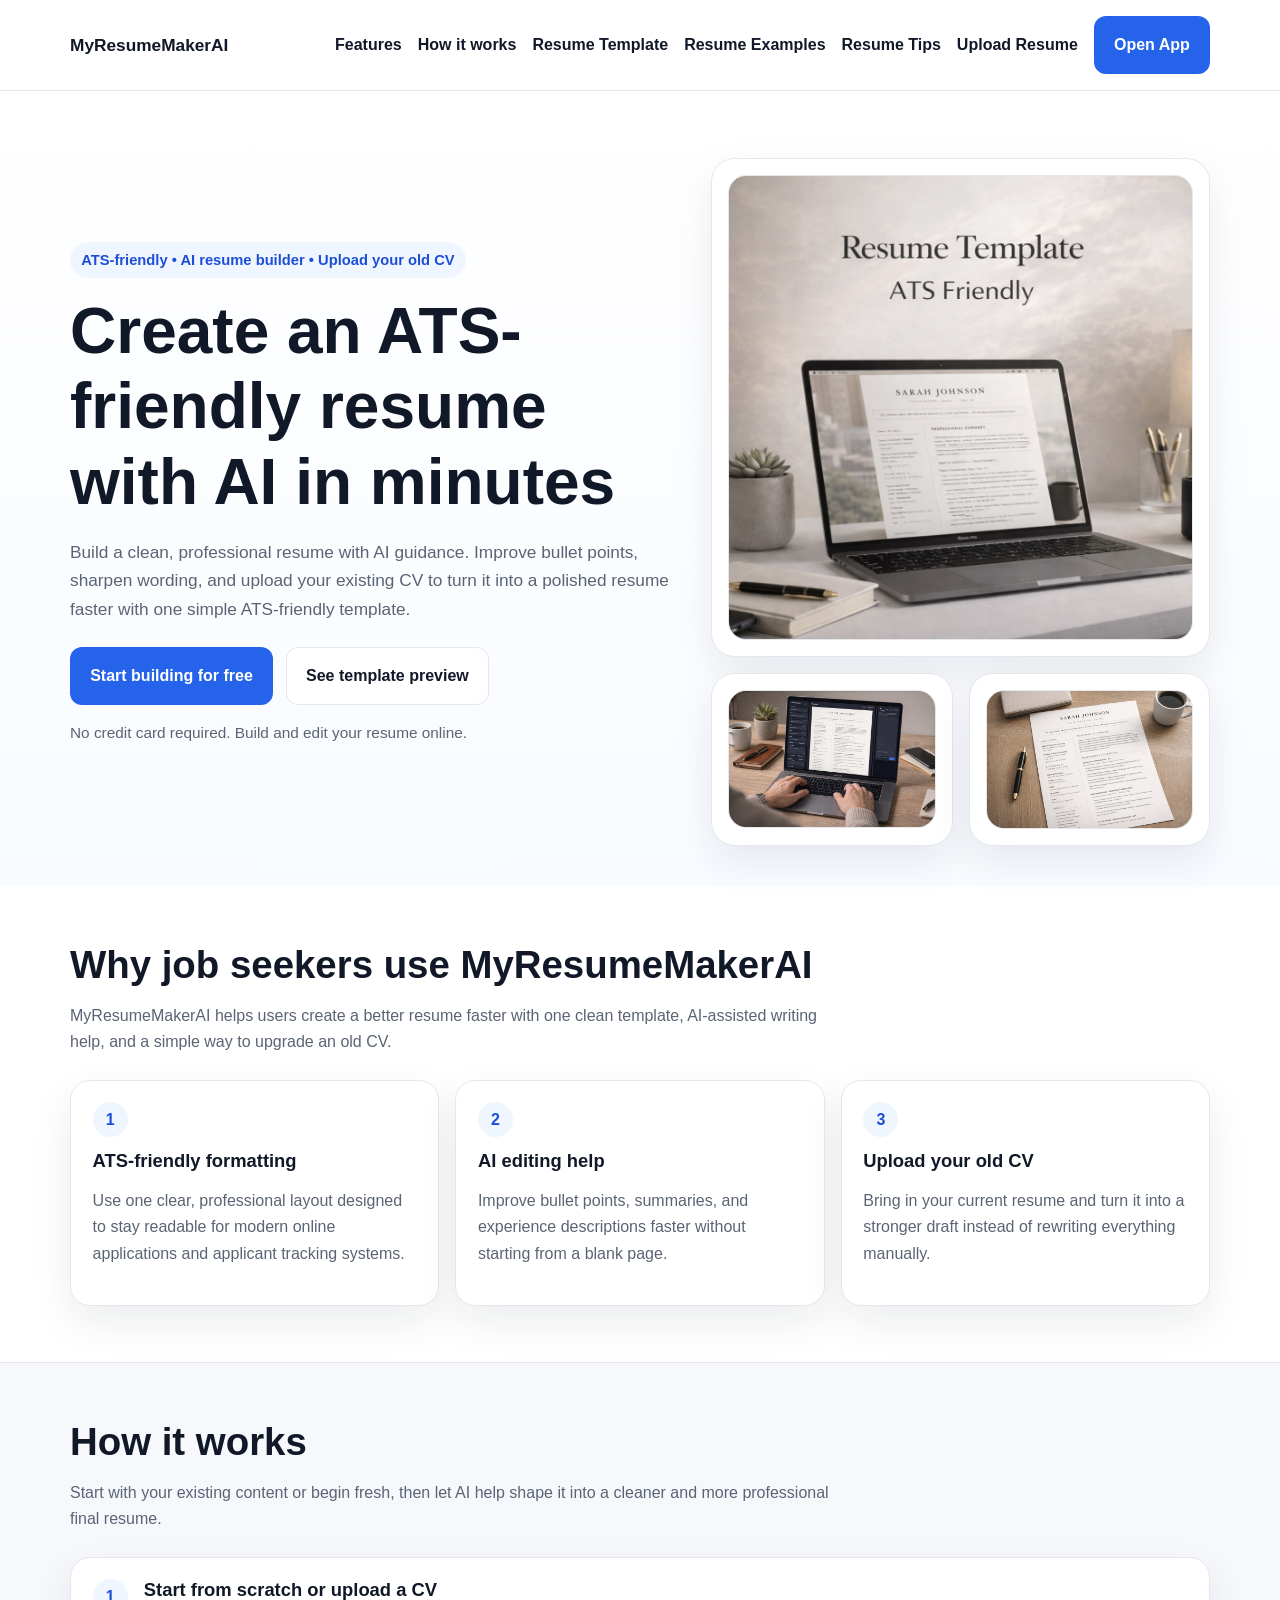
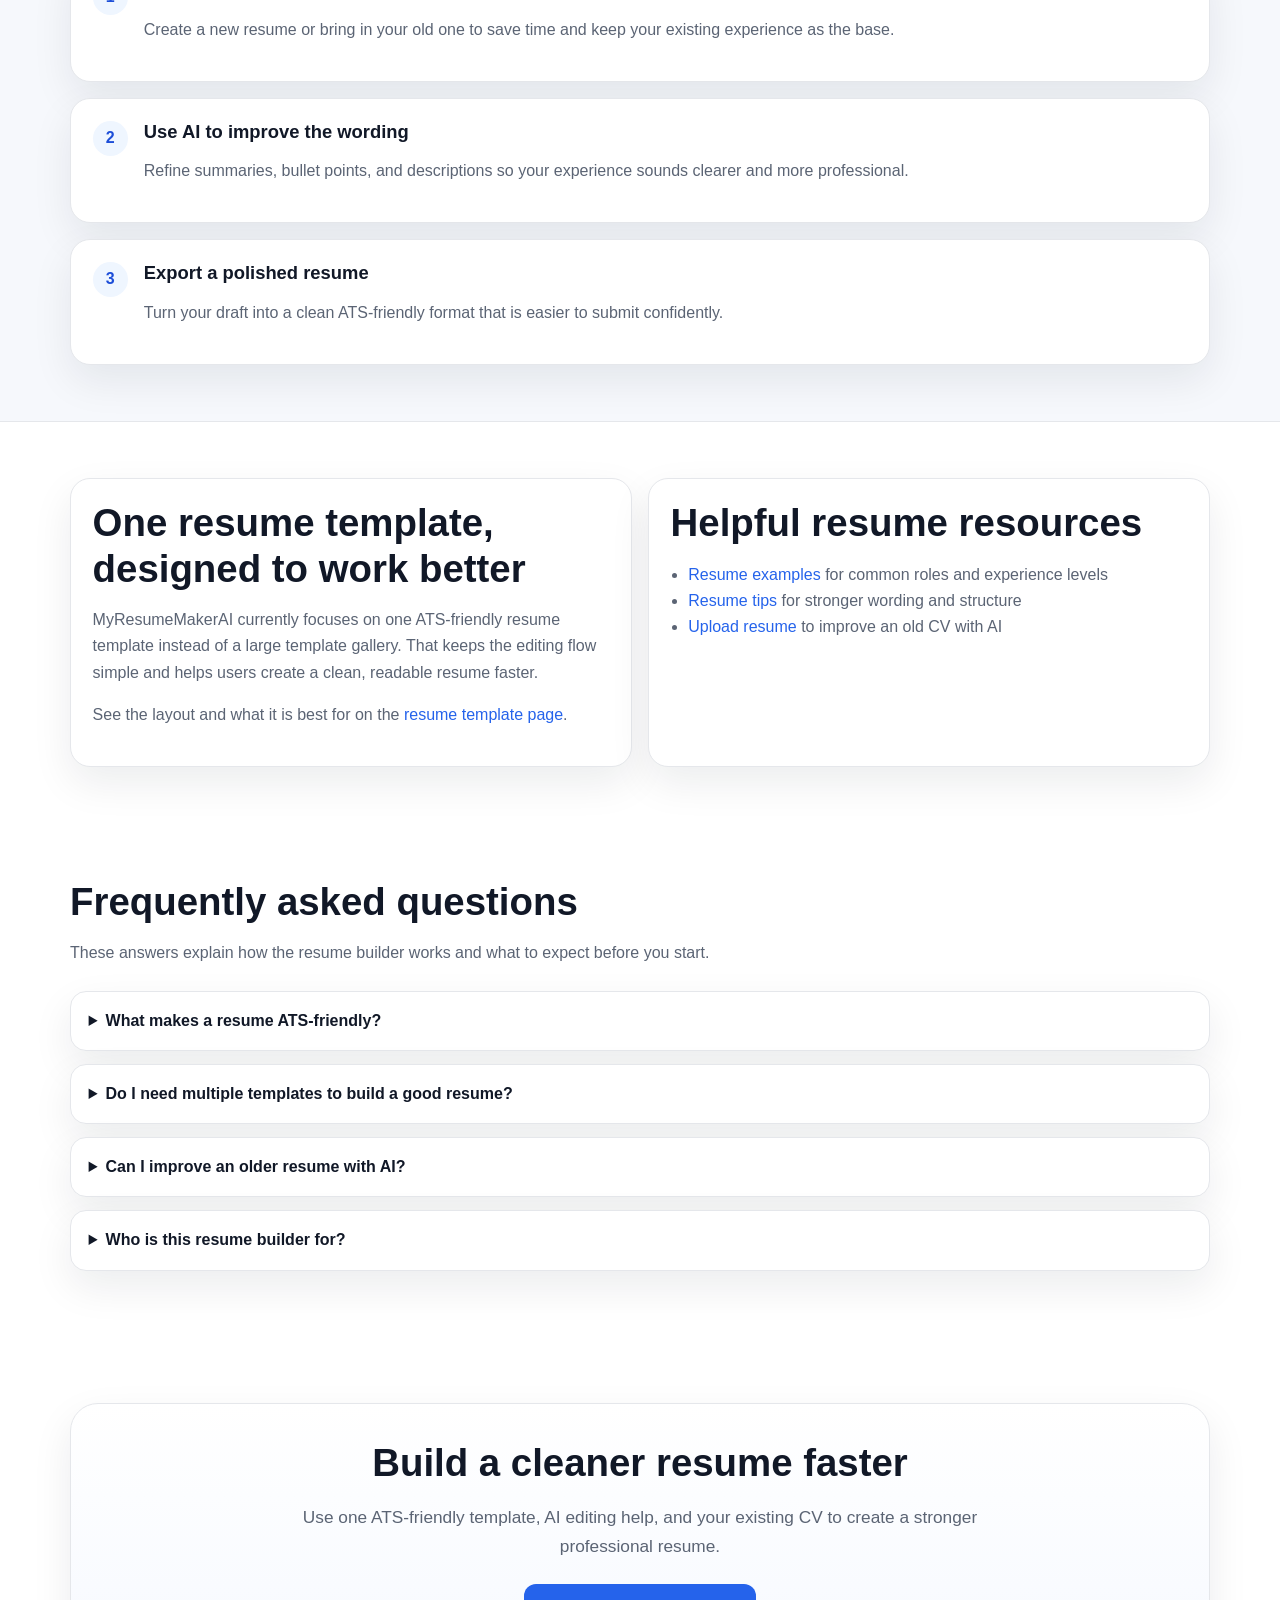
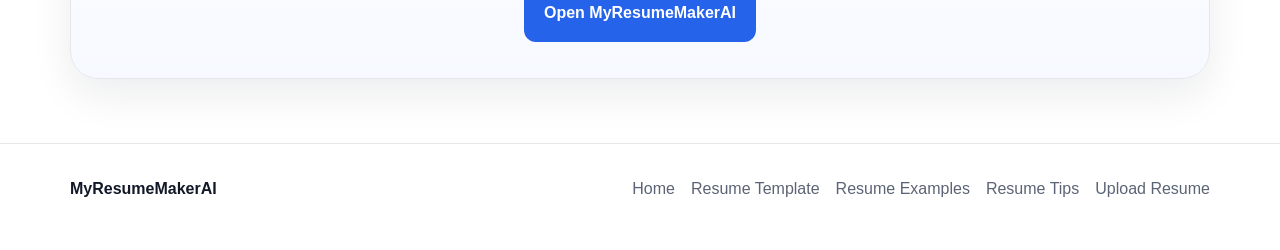
==== index.html @ 59ac8c5c "Update index.html" ====
<!DOCTYPE html>
<html lang="en">
<head>
  <meta charset="UTF-8" />
  <meta name="viewport" content="width=device-width, initial-scale=1.0" />
  <title>AI Resume Builder | ATS-Friendly Resume Maker | MyResumeMakerAI</title>
  <meta name="description" content="Create an ATS-friendly resume with AI. Upload your old CV, improve wording, and build a clean professional resume in minutes with MyResumeMakerAI." />
  <meta name="robots" content="index,follow" />
  <link rel="canonical" href="https://www.myresumemakerai.com/" />
  <meta property="og:title" content="AI Resume Builder | ATS-Friendly Resume Maker | MyResumeMakerAI" />
  <meta property="og:description" content="Create an ATS-friendly resume with AI. Upload your old CV, improve wording, and build a clean professional resume in minutes." />
  <meta property="og:type" content="website" />
  <meta property="og:url" content="https://www.myresumemakerai.com/" />
  <meta name="twitter:card" content="summary_large_image" />
  <style>
    :root {
      --bg: #ffffff;
      --bg-soft: #f6f8fc;
      --surface: #ffffff;
      --text: #111827;
      --muted: #5b6474;
      --line: #e5e7eb;
      --primary: #2563eb;
      --primary-dark: #1d4ed8;
      --max: 1140px;
      --shadow: 0 16px 40px rgba(15, 23, 42, 0.08);
      --radius: 20px;
    }

    * { box-sizing: border-box; }
    html { scroll-behavior: smooth; }
    body {
      margin: 0;
      font-family: Inter, Arial, Helvetica, sans-serif;
      color: var(--text);
      background: var(--bg);
      line-height: 1.65;
    }
    img { max-width: 100%; display: block; }
    a { color: var(--primary); text-decoration: none; }
    a:hover { text-decoration: underline; }
    .container { width: min(var(--max), calc(100% - 2rem)); margin: 0 auto; }

    header {
      position: sticky;
      top: 0;
      z-index: 30;
      background: rgba(255,255,255,0.92);
      backdrop-filter: blur(12px);
      border-bottom: 1px solid var(--line);
    }
    .nav {
      display: flex;
      justify-content: space-between;
      align-items: center;
      gap: 1rem;
      padding: 1rem 0;
    }
    .brand {
      font-size: 1.08rem;
      font-weight: 800;
      color: var(--text);
    }
    .nav-links {
      display: flex;
      align-items: center;
      gap: 1rem;
      flex-wrap: wrap;
    }
    .nav-links a { color: var(--text); font-weight: 600; }

    .btn {
      display: inline-block;
      border-radius: 12px;
      padding: 0.92rem 1.2rem;
      font-weight: 700;
      border: 1px solid transparent;
      transition: 0.18s ease;
    }
    .btn:hover { transform: translateY(-1px); text-decoration: none; }
    .btn-primary {
      background: var(--primary);
      color: #fff !important;
    }
    .btn-primary:hover { background: var(--primary-dark); }
    .btn-secondary {
      background: #fff;
      color: var(--text) !important;
      border-color: var(--line);
    }

    .hero {
      padding: 4.2rem 0 2.5rem;
      background: linear-gradient(180deg, #ffffff 0%, #f8fbff 100%);
    }
    .hero-grid {
      display: grid;
      grid-template-columns: 1.1fr 0.9fr;
      gap: 2rem;
      align-items: center;
    }
    .eyebrow {
      display: inline-block;
      margin-bottom: 1rem;
      padding: 0.35rem 0.7rem;
      border-radius: 999px;
      background: #eff6ff;
      color: var(--primary-dark);
      font-weight: 700;
      font-size: 0.92rem;
    }
    h1, h2, h3 { line-height: 1.18; color: var(--text); margin-top: 0; }
    h1 { font-size: clamp(2.4rem, 5vw, 4rem); margin-bottom: 1rem; }
    h2 { font-size: clamp(1.8rem, 3vw, 2.5rem); margin-bottom: 1rem; }
    h3 { font-size: 1.15rem; margin-bottom: 0.4rem; }
    .lead {
      color: var(--muted);
      font-size: 1.08rem;
      max-width: 700px;
      margin-bottom: 1.5rem;
    }
    .hero-actions {
      display: flex;
      flex-wrap: wrap;
      gap: 0.8rem;
      margin-bottom: 0.85rem;
    }
    .subnote { color: var(--muted); font-size: 0.96rem; }

    .panel {
      background: #fff;
      border: 1px solid var(--line);
      border-radius: 24px;
      box-shadow: var(--shadow);
      padding: 1rem;
    }
    .hero-visual {
      display: grid;
      gap: 1rem;
    }
    .hero-visual img {
      border-radius: 18px;
      border: 1px solid var(--line);
      background: #fff;
    }

    .section { padding: 3.5rem 0; }
    .section.alt { background: var(--bg-soft); border-top: 1px solid var(--line); border-bottom: 1px solid var(--line); }
    .section-head { max-width: 760px; margin-bottom: 1.5rem; }
    .section-head p { color: var(--muted); }

    .grid-3, .grid-2 {
      display: grid;
      gap: 1rem;
    }
    .grid-3 { grid-template-columns: repeat(3, minmax(0, 1fr)); }
    .grid-2 { grid-template-columns: repeat(2, minmax(0, 1fr)); }
    .card {
      background: #fff;
      border: 1px solid var(--line);
      border-radius: var(--radius);
      padding: 1.35rem;
      box-shadow: var(--shadow);
    }
    .card p, .card li, .section p, .section li { color: var(--muted); }

    .feature-number, .step-number {
      width: 2.2rem;
      height: 2.2rem;
      border-radius: 999px;
      display: inline-grid;
      place-items: center;
      background: #eff6ff;
      color: var(--primary-dark);
      font-weight: 800;
      margin-bottom: 0.8rem;
    }

    .steps {
      display: grid;
      gap: 1rem;
    }
    .step {
      display: grid;
      grid-template-columns: auto 1fr;
      gap: 1rem;
      align-items: start;
      background: #fff;
      border: 1px solid var(--line);
      border-radius: var(--radius);
      padding: 1.35rem;
      box-shadow: var(--shadow);
    }

    .resource-list {
      margin: 0;
      padding-left: 1.1rem;
    }

    .faq details {
      background: #fff;
      border: 1px solid var(--line);
      border-radius: 16px;
      padding: 1rem 1.1rem;
      margin-bottom: 0.8rem;
      box-shadow: var(--shadow);
    }
    .faq summary {
      cursor: pointer;
      font-weight: 700;
      color: var(--text);
    }
    .faq p { margin-bottom: 0; color: var(--muted); }

    .cta {
      text-align: center;
      padding: 4rem 0;
    }
    .cta-box {
      background: linear-gradient(180deg, #ffffff 0%, #f6f9ff 100%);
      border: 1px solid var(--line);
      border-radius: 28px;
      padding: 2.25rem 1.25rem;
      box-shadow: var(--shadow);
    }

    footer {
      border-top: 1px solid var(--line);
      background: #fff;
      padding: 2rem 0 3rem;
    }
    .footer-top {
      display: flex;
      justify-content: space-between;
      gap: 1rem;
      flex-wrap: wrap;
      align-items: center;
    }
    .footer-links {
      display: flex;
      flex-wrap: wrap;
      gap: 1rem;
    }
    .footer-links a { color: var(--muted); }

    @media (max-width: 920px) {
      .hero-grid, .grid-3, .grid-2 {
        grid-template-columns: 1fr;
      }
      .nav { align-items: flex-start; flex-direction: column; }
      .hero { padding-top: 3rem; }
    }
  </style>
  <script type="application/ld+json">
  {
    "@context":"https://schema.org",
    "@type":"SoftwareApplication",
    "name":"MyResumeMakerAI",
    "applicationCategory":"BusinessApplication",
    "operatingSystem":"Web",
    "url":"https://www.myresumemakerai.com/",
    "description":"AI resume builder for creating an ATS-friendly resume, improving wording, and turning an old CV into a cleaner professional resume.",
    "offers":{"@type":"Offer","price":"0","priceCurrency":"USD"}
  }
  </script>
  <script type="application/ld+json">
  {
    "@context":"https://schema.org",
    "@type":"FAQPage",
    "mainEntity":[
      {"@type":"Question","name":"What is MyResumeMakerAI?","acceptedAnswer":{"@type":"Answer","text":"MyResumeMakerAI is an AI resume builder that helps users create a clean ATS-friendly resume, improve bullet points, and upload an old CV to turn it into a stronger resume."}},
      {"@type":"Question","name":"Does MyResumeMakerAI have multiple templates?","acceptedAnswer":{"@type":"Answer","text":"At the moment MyResumeMakerAI focuses on one clean ATS-friendly resume template designed for readability, consistency, and modern online job applications."}},
      {"@type":"Question","name":"Can I upload my old CV?","acceptedAnswer":{"@type":"Answer","text":"Yes. You can upload an existing CV or resume and use AI guidance to rewrite content, improve structure, and create a cleaner final resume faster."}},
      {"@type":"Question","name":"Is the resume builder free to use?","acceptedAnswer":{"@type":"Answer","text":"MyResumeMakerAI offers a free way to start building and editing your resume online."}}
    ]
  }
  </script>
</head>
<body>
  <header>
    <div class="container nav">
      <a class="brand" href="index.html">MyResumeMakerAI</a>
      <nav class="nav-links" aria-label="Main navigation">
        <a href="#features">Features</a>
        <a href="#how-it-works">How it works</a>
        <a href="resume-templates.html">Resume Template</a>
        <a href="resume-examples.html">Resume Examples</a>
        <a href="resume-tips.html">Resume Tips</a>
        <a href="upload-resume.html">Upload Resume</a>
        <a class="btn btn-primary" href="https://app.myresumemakerai.com/">Open App</a>
      </nav>
    </div>
  </header>

  <main>
    <section class="hero">
      <div class="container hero-grid">
        <div>
          <div class="eyebrow">ATS-friendly • AI resume builder • Upload your old CV</div>
          <h1>Create an ATS-friendly resume with AI in minutes</h1>
          <p class="lead">
            Build a clean, professional resume with AI guidance. Improve bullet points,
            sharpen wording, and upload your existing CV to turn it into a polished
            resume faster with one simple ATS-friendly template.
          </p>
          <div class="hero-actions">
            <a class="btn btn-primary" href="https://app.myresumemakerai.com/">Start building for free</a>
            <a class="btn btn-secondary" href="resume-templates.html">See template preview</a>
          </div>
          <p class="subnote">No credit card required. Build and edit your resume online.</p>
        </div>
        <div class="hero-visual">
          <div class="panel">
            <img src="ATS_friendly.png" alt="ATS-friendly resume template preview from MyResumeMakerAI" />
          </div>
          <div class="grid-2">
            <div class="panel">
              <img src="CV_editor.png" alt="AI resume editor interface" />
            </div>
            <div class="panel">
              <img src="CV_table.png" alt="Resume content table and structure editor" />
            </div>
          </div>
        </div>
      </div>
    </section>

    <section class="section" id="features">
      <div class="container">
        <div class="section-head">
          <h2>Why job seekers use MyResumeMakerAI</h2>
          <p>
            MyResumeMakerAI helps users create a better resume faster with one clean
            template, AI-assisted writing help, and a simple way to upgrade an old CV.
          </p>
        </div>
        <div class="grid-3">
          <article class="card">
            <div class="feature-number">1</div>
            <h3>ATS-friendly formatting</h3>
            <p>
              Use one clear, professional layout designed to stay readable for modern
              online applications and applicant tracking systems.
            </p>
          </article>
          <article class="card">
            <div class="feature-number">2</div>
            <h3>AI editing help</h3>
            <p>
              Improve bullet points, summaries, and experience descriptions faster
              without starting from a blank page.
            </p>
          </article>
          <article class="card">
            <div class="feature-number">3</div>
            <h3>Upload your old CV</h3>
            <p>
              Bring in your current resume and turn it into a stronger draft instead
              of rewriting everything manually.
            </p>
          </article>
        </div>
      </div>
    </section>

    <section class="section alt" id="how-it-works">
      <div class="container">
        <div class="section-head">
          <h2>How it works</h2>
          <p>
            Start with your existing content or begin fresh, then let AI help shape it
            into a cleaner and more professional final resume.
          </p>
        </div>
        <div class="steps">
          <article class="step">
            <div class="step-number">1</div>
            <div>
              <h3>Start from scratch or upload a CV</h3>
              <p>Create a new resume or bring in your old one to save time and keep your existing experience as the base.</p>
            </div>
          </article>
          <article class="step">
            <div class="step-number">2</div>
            <div>
              <h3>Use AI to improve the wording</h3>
              <p>Refine summaries, bullet points, and descriptions so your experience sounds clearer and more professional.</p>
            </div>
          </article>
          <article class="step">
            <div class="step-number">3</div>
            <div>
              <h3>Export a polished resume</h3>
              <p>Turn your draft into a clean ATS-friendly format that is easier to submit confidently.</p>
            </div>
          </article>
        </div>
      </div>
    </section>

    <section class="section">
      <div class="container grid-2">
        <article class="card">
          <h2>One resume template, designed to work better</h2>
          <p>
            MyResumeMakerAI currently focuses on one ATS-friendly resume template
            instead of a large template gallery. That keeps the editing flow simple
            and helps users create a clean, readable resume faster.
          </p>
          <p>
            See the layout and what it is best for on the
            <a href="resume-templates.html">resume template page</a>.
          </p>
        </article>
        <article class="card">
          <h2>Helpful resume resources</h2>
          <ul class="resource-list">
            <li><a href="resume-examples.html">Resume examples</a> for common roles and experience levels</li>
            <li><a href="resume-tips.html">Resume tips</a> for stronger wording and structure</li>
            <li><a href="upload-resume.html">Upload resume</a> to improve an old CV with AI</li>
          </ul>
        </article>
      </div>
    </section>

    <section class="section faq" id="faq">
      <div class="container">
        <div class="section-head">
          <h2>Frequently asked questions</h2>
          <p>These answers explain how the resume builder works and what to expect before you start.</p>
        </div>

        <details>
          <summary>What makes a resume ATS-friendly?</summary>
          <p>An ATS-friendly resume uses a clean structure, readable headings, standard sections, and simple formatting that applicant tracking systems can parse more reliably.</p>
        </details>

        <details>
          <summary>Do I need multiple templates to build a good resume?</summary>
          <p>No. Many job seekers are better served by one strong, clean template than by many decorative layouts. MyResumeMakerAI currently focuses on one practical format built for readability and online applications.</p>
        </details>

        <details>
          <summary>Can I improve an older resume with AI?</summary>
          <p>Yes. You can upload your old CV, review the content, and use AI to improve wording, clarity, and structure before exporting a stronger draft.</p>
        </details>

        <details>
          <summary>Who is this resume builder for?</summary>
          <p>It works well for students, graduates, and professionals who want to build a resume faster, improve wording, or upgrade an older CV into a better format.</p>
        </details>
      </div>
    </section>

    <section class="cta">
      <div class="container">
        <div class="cta-box">
          <h2>Build a cleaner resume faster</h2>
          <p class="lead" style="margin-left:auto; margin-right:auto;">
            Use one ATS-friendly template, AI editing help, and your existing CV to
            create a stronger professional resume.
          </p>
          <a class="btn btn-primary" href="https://app.myresumemakerai.com/">Open MyResumeMakerAI</a>
        </div>
      </div>
    </section>
  </main>

  <footer>
    <div class="container footer-top">
      <strong>MyResumeMakerAI</strong>
      <div class="footer-links">
        <a href="index.html">Home</a>
        <a href="resume-templates.html">Resume Template</a>
        <a href="resume-examples.html">Resume Examples</a>
        <a href="resume-tips.html">Resume Tips</a>
        <a href="upload-resume.html">Upload Resume</a>
      </div>
    </div>
  </footer>
</body>
</html>
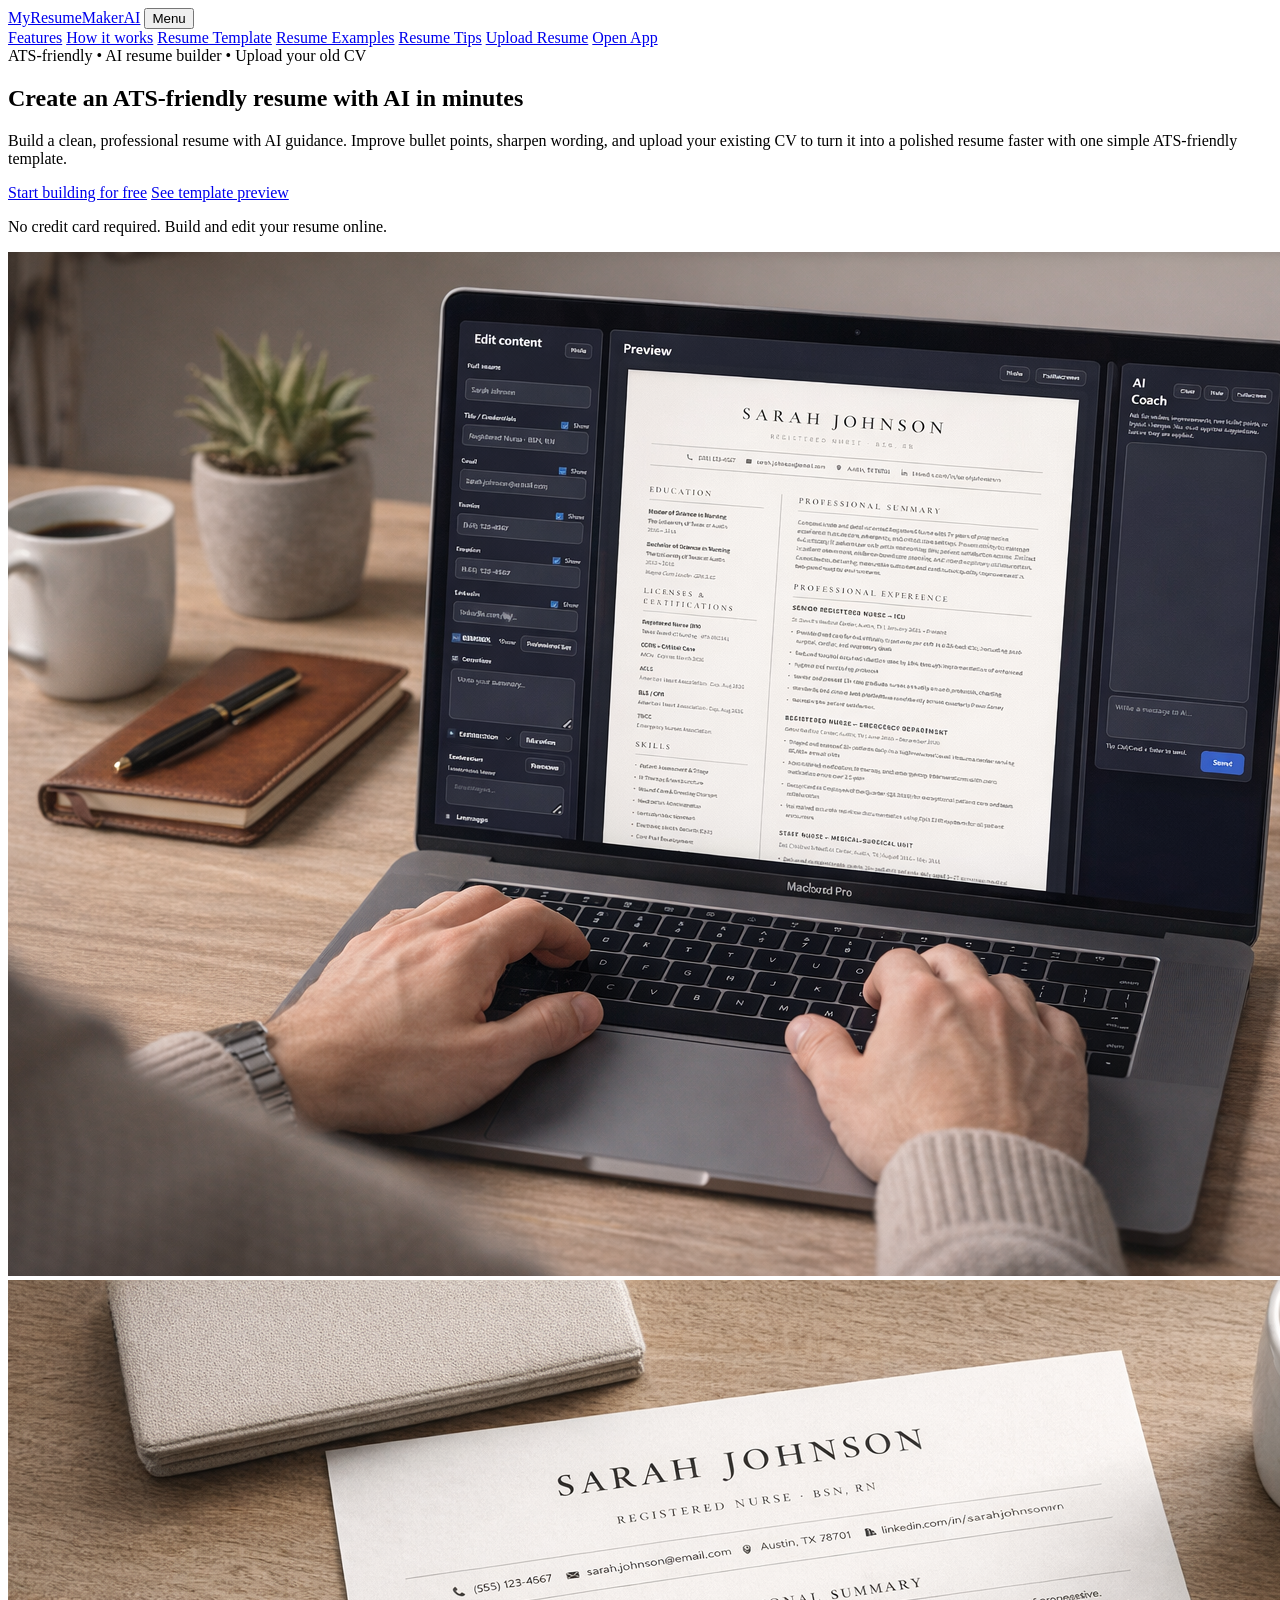
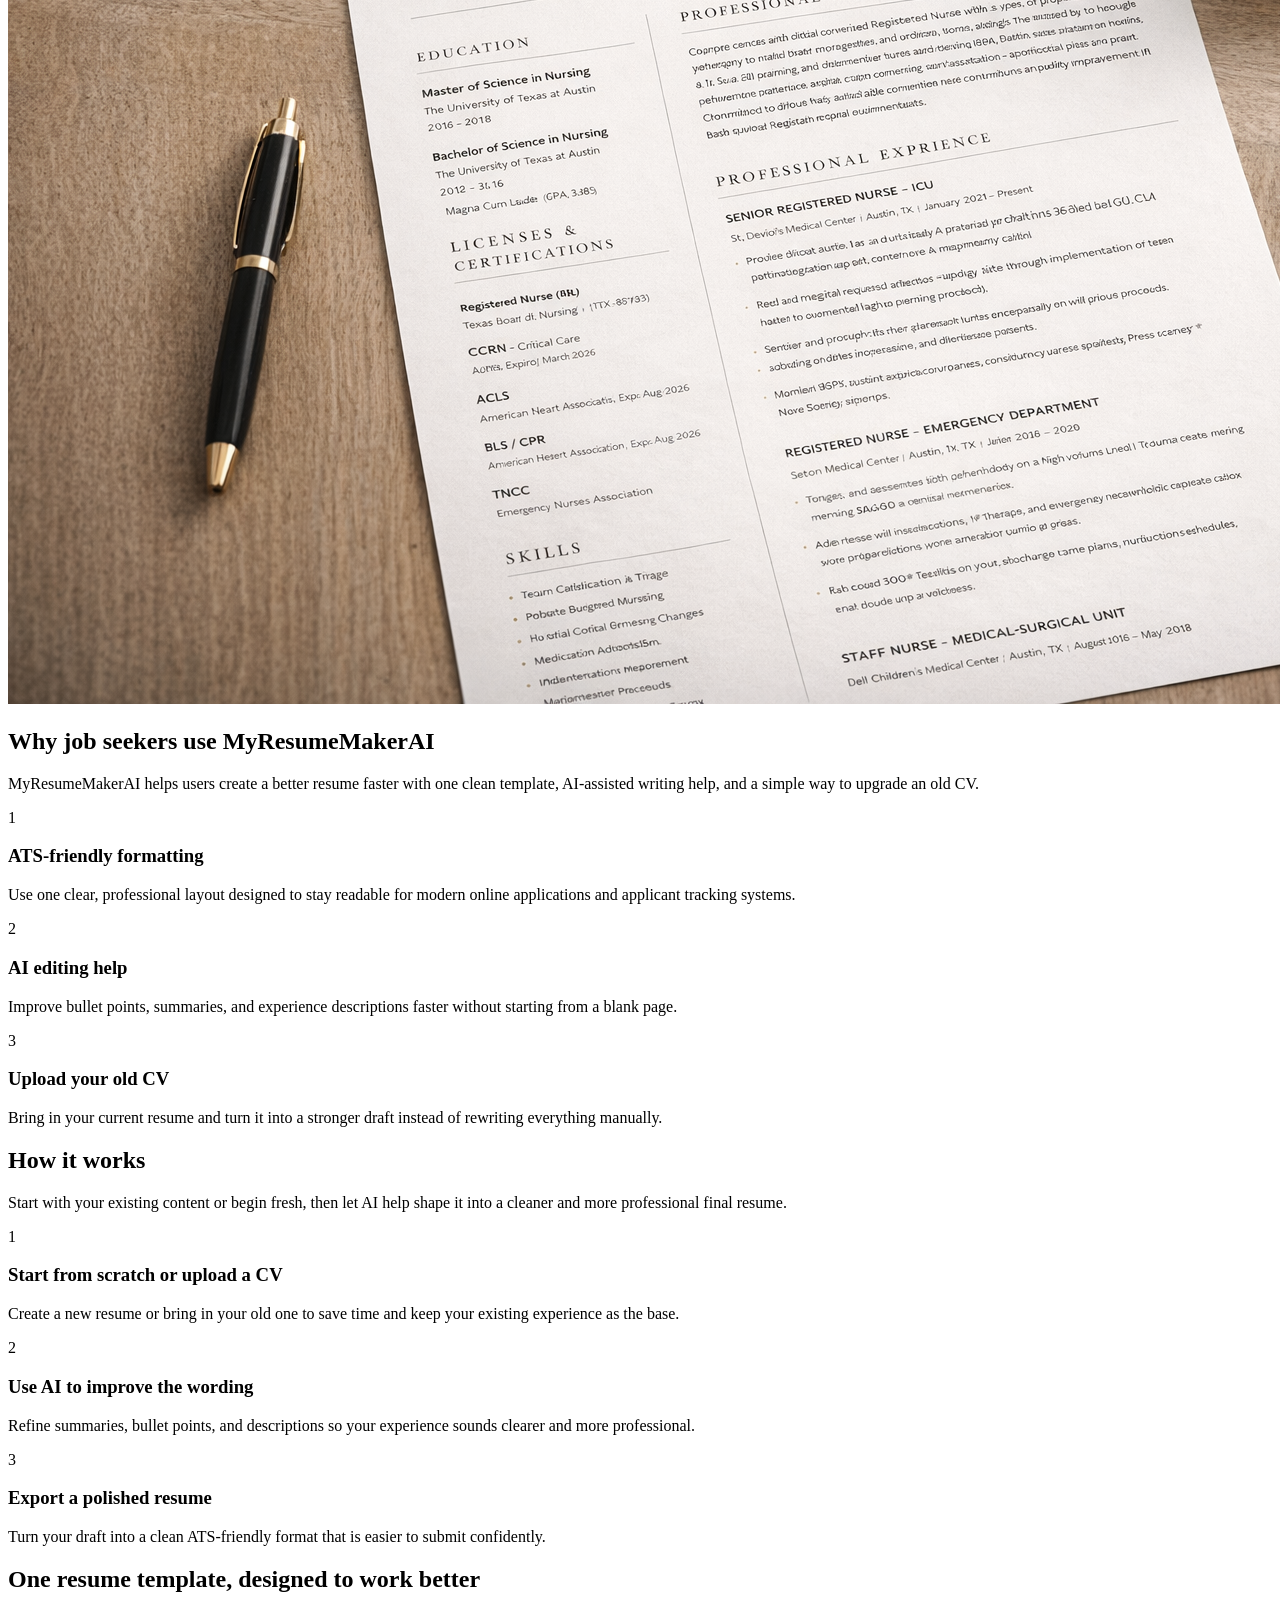
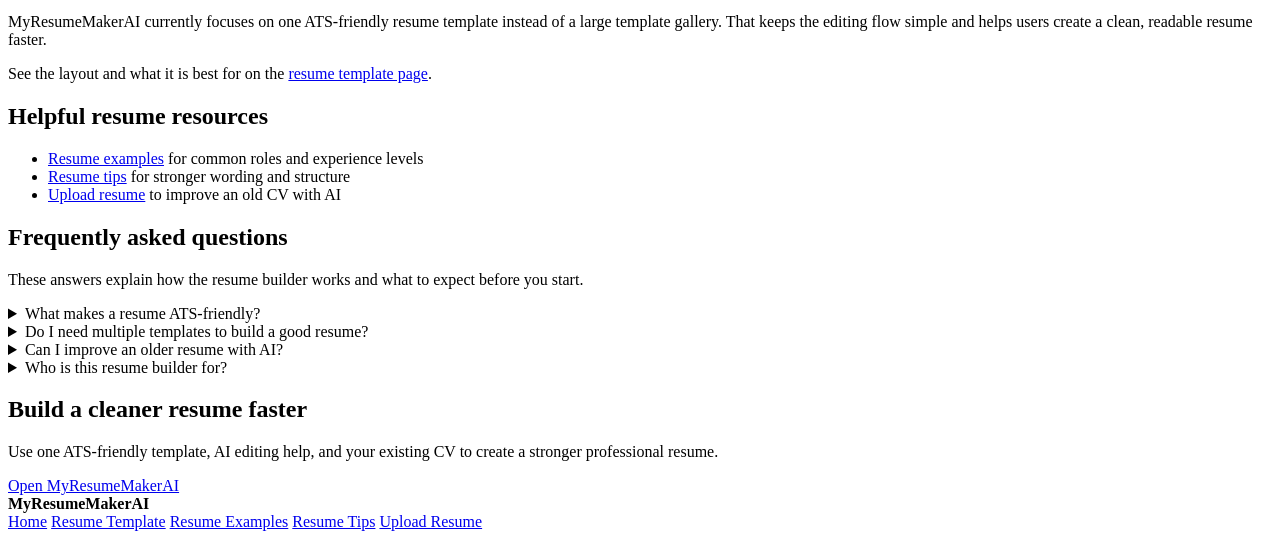
==== commit 48e163ea: "Add files via upload" ====
--- a/index.html
+++ b/index.html
@@ -4,289 +4,83 @@
   <meta charset="UTF-8" />
   <meta name="viewport" content="width=device-width, initial-scale=1.0" />
   <title>AI Resume Builder | ATS-Friendly Resume Maker | MyResumeMakerAI</title>
-  <meta name="description" content="Create an ATS-friendly resume with AI. Upload your old CV, improve wording, and build a clean professional resume in minutes with MyResumeMakerAI." />
-  <meta name="robots" content="index,follow" />
+  <meta name="description" content="Build a clean, ATS-friendly resume with AI guidance. Improve bullet points, sharpen wording, and upgrade your old CV faster with MyResumeMakerAI." />
   <link rel="canonical" href="https://www.myresumemakerai.com/" />
-  <meta property="og:title" content="AI Resume Builder | ATS-Friendly Resume Maker | MyResumeMakerAI" />
-  <meta property="og:description" content="Create an ATS-friendly resume with AI. Upload your old CV, improve wording, and build a clean professional resume in minutes." />
-  <meta property="og:type" content="website" />
-  <meta property="og:url" content="https://www.myresumemakerai.com/" />
-  <meta name="twitter:card" content="summary_large_image" />
-  <style>
-    :root {
-      --bg: #ffffff;
-      --bg-soft: #f6f8fc;
-      --surface: #ffffff;
-      --text: #111827;
-      --muted: #5b6474;
-      --line: #e5e7eb;
-      --primary: #2563eb;
-      --primary-dark: #1d4ed8;
-      --max: 1140px;
-      --shadow: 0 16px 40px rgba(15, 23, 42, 0.08);
-      --radius: 20px;
-    }
-
-    * { box-sizing: border-box; }
-    html { scroll-behavior: smooth; }
-    body {
-      margin: 0;
-      font-family: Inter, Arial, Helvetica, sans-serif;
-      color: var(--text);
-      background: var(--bg);
-      line-height: 1.65;
-    }
-    img { max-width: 100%; display: block; }
-    a { color: var(--primary); text-decoration: none; }
-    a:hover { text-decoration: underline; }
-    .container { width: min(var(--max), calc(100% - 2rem)); margin: 0 auto; }
-
-    header {
-      position: sticky;
-      top: 0;
-      z-index: 30;
-      background: rgba(255,255,255,0.92);
-      backdrop-filter: blur(12px);
-      border-bottom: 1px solid var(--line);
-    }
-    .nav {
-      display: flex;
-      justify-content: space-between;
-      align-items: center;
-      gap: 1rem;
-      padding: 1rem 0;
-    }
-    .brand {
-      font-size: 1.08rem;
-      font-weight: 800;
-      color: var(--text);
-    }
-    .nav-links {
-      display: flex;
-      align-items: center;
-      gap: 1rem;
-      flex-wrap: wrap;
-    }
-    .nav-links a { color: var(--text); font-weight: 600; }
-
-    .btn {
-      display: inline-block;
-      border-radius: 12px;
-      padding: 0.92rem 1.2rem;
-      font-weight: 700;
-      border: 1px solid transparent;
-      transition: 0.18s ease;
-    }
-    .btn:hover { transform: translateY(-1px); text-decoration: none; }
-    .btn-primary {
-      background: var(--primary);
-      color: #fff !important;
-    }
-    .btn-primary:hover { background: var(--primary-dark); }
-    .btn-secondary {
-      background: #fff;
-      color: var(--text) !important;
-      border-color: var(--line);
-    }
-
-    .hero {
-      padding: 4.2rem 0 2.5rem;
-      background: linear-gradient(180deg, #ffffff 0%, #f8fbff 100%);
-    }
-    .hero-grid {
-      display: grid;
-      grid-template-columns: 1.1fr 0.9fr;
-      gap: 2rem;
-      align-items: center;
-    }
-    .eyebrow {
-      display: inline-block;
-      margin-bottom: 1rem;
-      padding: 0.35rem 0.7rem;
-      border-radius: 999px;
-      background: #eff6ff;
-      color: var(--primary-dark);
-      font-weight: 700;
-      font-size: 0.92rem;
-    }
-    h1, h2, h3 { line-height: 1.18; color: var(--text); margin-top: 0; }
-    h1 { font-size: clamp(2.4rem, 5vw, 4rem); margin-bottom: 1rem; }
-    h2 { font-size: clamp(1.8rem, 3vw, 2.5rem); margin-bottom: 1rem; }
-    h3 { font-size: 1.15rem; margin-bottom: 0.4rem; }
-    .lead {
-      color: var(--muted);
-      font-size: 1.08rem;
-      max-width: 700px;
-      margin-bottom: 1.5rem;
-    }
-    .hero-actions {
-      display: flex;
-      flex-wrap: wrap;
-      gap: 0.8rem;
-      margin-bottom: 0.85rem;
-    }
-    .subnote { color: var(--muted); font-size: 0.96rem; }
-
-    .panel {
-      background: #fff;
-      border: 1px solid var(--line);
-      border-radius: 24px;
-      box-shadow: var(--shadow);
-      padding: 1rem;
-    }
-    .hero-visual {
-      display: grid;
-      gap: 1rem;
-    }
-    .hero-visual img {
-      border-radius: 18px;
-      border: 1px solid var(--line);
-      background: #fff;
-    }
-
-    .section { padding: 3.5rem 0; }
-    .section.alt { background: var(--bg-soft); border-top: 1px solid var(--line); border-bottom: 1px solid var(--line); }
-    .section-head { max-width: 760px; margin-bottom: 1.5rem; }
-    .section-head p { color: var(--muted); }
-
-    .grid-3, .grid-2 {
-      display: grid;
-      gap: 1rem;
-    }
-    .grid-3 { grid-template-columns: repeat(3, minmax(0, 1fr)); }
-    .grid-2 { grid-template-columns: repeat(2, minmax(0, 1fr)); }
-    .card {
-      background: #fff;
-      border: 1px solid var(--line);
-      border-radius: var(--radius);
-      padding: 1.35rem;
-      box-shadow: var(--shadow);
-    }
-    .card p, .card li, .section p, .section li { color: var(--muted); }
-
-    .feature-number, .step-number {
-      width: 2.2rem;
-      height: 2.2rem;
-      border-radius: 999px;
-      display: inline-grid;
-      place-items: center;
-      background: #eff6ff;
-      color: var(--primary-dark);
-      font-weight: 800;
-      margin-bottom: 0.8rem;
-    }
-
-    .steps {
-      display: grid;
-      gap: 1rem;
-    }
-    .step {
-      display: grid;
-      grid-template-columns: auto 1fr;
-      gap: 1rem;
-      align-items: start;
-      background: #fff;
-      border: 1px solid var(--line);
-      border-radius: var(--radius);
-      padding: 1.35rem;
-      box-shadow: var(--shadow);
-    }
-
-    .resource-list {
-      margin: 0;
-      padding-left: 1.1rem;
-    }
-
-    .faq details {
-      background: #fff;
-      border: 1px solid var(--line);
-      border-radius: 16px;
-      padding: 1rem 1.1rem;
-      margin-bottom: 0.8rem;
-      box-shadow: var(--shadow);
-    }
-    .faq summary {
-      cursor: pointer;
-      font-weight: 700;
-      color: var(--text);
-    }
-    .faq p { margin-bottom: 0; color: var(--muted); }
-
-    .cta {
-      text-align: center;
-      padding: 4rem 0;
-    }
-    .cta-box {
-      background: linear-gradient(180deg, #ffffff 0%, #f6f9ff 100%);
-      border: 1px solid var(--line);
-      border-radius: 28px;
-      padding: 2.25rem 1.25rem;
-      box-shadow: var(--shadow);
-    }
-
-    footer {
-      border-top: 1px solid var(--line);
-      background: #fff;
-      padding: 2rem 0 3rem;
-    }
-    .footer-top {
-      display: flex;
-      justify-content: space-between;
-      gap: 1rem;
-      flex-wrap: wrap;
-      align-items: center;
-    }
-    .footer-links {
-      display: flex;
-      flex-wrap: wrap;
-      gap: 1rem;
-    }
-    .footer-links a { color: var(--muted); }
-
-    @media (max-width: 920px) {
-      .hero-grid, .grid-3, .grid-2 {
-        grid-template-columns: 1fr;
-      }
-      .nav { align-items: flex-start; flex-direction: column; }
-      .hero { padding-top: 3rem; }
-    }
-  </style>
+  <link rel="stylesheet" href="/assets/styles.css" />
+  <script defer src="/assets/site.js"></script>
   <script type="application/ld+json">
   {
-    "@context":"https://schema.org",
-    "@type":"SoftwareApplication",
-    "name":"MyResumeMakerAI",
-    "applicationCategory":"BusinessApplication",
-    "operatingSystem":"Web",
-    "url":"https://www.myresumemakerai.com/",
-    "description":"AI resume builder for creating an ATS-friendly resume, improving wording, and turning an old CV into a cleaner professional resume.",
-    "offers":{"@type":"Offer","price":"0","priceCurrency":"USD"}
+    "@context": "https://schema.org",
+    "@type": "SoftwareApplication",
+    "name": "MyResumeMakerAI",
+    "applicationCategory": "BusinessApplication",
+    "operatingSystem": "Web",
+    "url": "https://www.myresumemakerai.com/",
+    "description": "An AI resume builder focused on one ATS-friendly resume template, AI-assisted writing help, and improving older CVs.",
+    "offers": {
+      "@type": "Offer",
+      "price": "0",
+      "priceCurrency": "USD"
+    }
   }
   </script>
   <script type="application/ld+json">
   {
-    "@context":"https://schema.org",
-    "@type":"FAQPage",
-    "mainEntity":[
-      {"@type":"Question","name":"What is MyResumeMakerAI?","acceptedAnswer":{"@type":"Answer","text":"MyResumeMakerAI is an AI resume builder that helps users create a clean ATS-friendly resume, improve bullet points, and upload an old CV to turn it into a stronger resume."}},
-      {"@type":"Question","name":"Does MyResumeMakerAI have multiple templates?","acceptedAnswer":{"@type":"Answer","text":"At the moment MyResumeMakerAI focuses on one clean ATS-friendly resume template designed for readability, consistency, and modern online job applications."}},
-      {"@type":"Question","name":"Can I upload my old CV?","acceptedAnswer":{"@type":"Answer","text":"Yes. You can upload an existing CV or resume and use AI guidance to rewrite content, improve structure, and create a cleaner final resume faster."}},
-      {"@type":"Question","name":"Is the resume builder free to use?","acceptedAnswer":{"@type":"Answer","text":"MyResumeMakerAI offers a free way to start building and editing your resume online."}}
+    "@context": "https://schema.org",
+    "@type": "FAQPage",
+    "mainEntity": [
+      {
+        "@type": "Question",
+        "name": "What makes a resume ATS-friendly?",
+        "acceptedAnswer": {
+          "@type": "Answer",
+          "text": "An ATS-friendly resume uses a clean structure, readable headings, standard sections, and simple formatting that applicant tracking systems can parse more reliably."
+        }
+      },
+      {
+        "@type": "Question",
+        "name": "Do I need multiple templates to build a good resume?",
+        "acceptedAnswer": {
+          "@type": "Answer",
+          "text": "No. Many job seekers are better served by one strong, clean template than by many decorative layouts. MyResumeMakerAI focuses on one practical format built for readability and online applications."
+        }
+      },
+      {
+        "@type": "Question",
+        "name": "Can I improve an older resume with AI?",
+        "acceptedAnswer": {
+          "@type": "Answer",
+          "text": "Yes. You can upload your old CV, review the content, and use AI to improve wording, clarity, and structure before exporting a stronger draft."
+        }
+      },
+      {
+        "@type": "Question",
+        "name": "Who is this resume builder for?",
+        "acceptedAnswer": {
+          "@type": "Answer",
+          "text": "It works well for students, graduates, and professionals who want to build a resume faster, improve wording, or upgrade an older CV into a better format."
+        }
+      }
     ]
   }
   </script>
 </head>
 <body>
-  <header>
+  <header class="site-header">
     <div class="container nav">
-      <a class="brand" href="index.html">MyResumeMakerAI</a>
-      <nav class="nav-links" aria-label="Main navigation">
+      <div class="nav-top">
+        <a class="brand" href="/">MyResumeMakerAI</a>
+        <button class="nav-toggle" type="button" aria-expanded="false" aria-label="Open navigation" data-nav-toggle>
+          Menu
+        </button>
+      </div>
+      <nav class="nav-links" aria-label="Main navigation" data-nav-links>
         <a href="#features">Features</a>
         <a href="#how-it-works">How it works</a>
-        <a href="resume-templates.html">Resume Template</a>
-        <a href="resume-examples.html">Resume Examples</a>
-        <a href="resume-tips.html">Resume Tips</a>
-        <a href="upload-resume.html">Upload Resume</a>
+        <a href="/resume-templates/">Resume Template</a>
+        <a href="/resume-examples/">Resume Examples</a>
+        <a href="/resume-tips/">Resume Tips</a>
+        <a href="/upload-resume/">Upload Resume</a>
         <a class="btn btn-primary" href="https://app.myresumemakerai.com/">Open App</a>
       </nav>
     </div>
@@ -305,20 +99,18 @@
           </p>
           <div class="hero-actions">
             <a class="btn btn-primary" href="https://app.myresumemakerai.com/">Start building for free</a>
-            <a class="btn btn-secondary" href="resume-templates.html">See template preview</a>
+            <a class="btn btn-secondary" href="/resume-templates/">See template preview</a>
           </div>
           <p class="subnote">No credit card required. Build and edit your resume online.</p>
         </div>
+
         <div class="hero-visual">
-          <div class="panel">
-            <img src="ATS_friendly.png" alt="ATS-friendly resume template preview from MyResumeMakerAI" />
-          </div>
           <div class="grid-2">
             <div class="panel">
-              <img src="CV_editor.png" alt="AI resume editor interface" />
+              <img src="/CV_editor.png" alt="AI resume editor interface" />
             </div>
             <div class="panel">
-              <img src="CV_table.png" alt="Resume content table and structure editor" />
+              <img src="/CV_table.png" alt="Resume content table and structure editor" />
             </div>
           </div>
         </div>
@@ -334,6 +126,7 @@
             template, AI-assisted writing help, and a simple way to upgrade an old CV.
           </p>
         </div>
+
         <div class="grid-3">
           <article class="card">
             <div class="feature-number">1</div>
@@ -343,6 +136,7 @@
               online applications and applicant tracking systems.
             </p>
           </article>
+
           <article class="card">
             <div class="feature-number">2</div>
             <h3>AI editing help</h3>
@@ -351,19 +145,20 @@
               without starting from a blank page.
             </p>
           </article>
+
           <article class="card">
             <div class="feature-number">3</div>
             <h3>Upload your old CV</h3>
             <p>
-              Bring in your current resume and turn it into a stronger draft instead
-              of rewriting everything manually.
+              Bring in your current resume and turn it into a stronger draft instead of
+              rewriting everything manually.
             </p>
           </article>
         </div>
       </div>
     </section>
 
-    <section class="section alt" id="how-it-works">
+    <section class="section" id="how-it-works">
       <div class="container">
         <div class="section-head">
           <h2>How it works</h2>
@@ -372,6 +167,7 @@
             into a cleaner and more professional final resume.
           </p>
         </div>
+
         <div class="steps">
           <article class="step">
             <div class="step-number">1</div>
@@ -380,6 +176,7 @@
               <p>Create a new resume or bring in your old one to save time and keep your existing experience as the base.</p>
             </div>
           </article>
+
           <article class="step">
             <div class="step-number">2</div>
             <div>
@@ -387,6 +184,7 @@
               <p>Refine summaries, bullet points, and descriptions so your experience sounds clearer and more professional.</p>
             </div>
           </article>
+
           <article class="step">
             <div class="step-number">3</div>
             <div>
@@ -409,15 +207,16 @@
           </p>
           <p>
             See the layout and what it is best for on the
-            <a href="resume-templates.html">resume template page</a>.
+            <a href="/resume-templates/">resume template page</a>.
           </p>
         </article>
+
         <article class="card">
           <h2>Helpful resume resources</h2>
           <ul class="resource-list">
-            <li><a href="resume-examples.html">Resume examples</a> for common roles and experience levels</li>
-            <li><a href="resume-tips.html">Resume tips</a> for stronger wording and structure</li>
-            <li><a href="upload-resume.html">Upload resume</a> to improve an old CV with AI</li>
+            <li><a href="/resume-examples/">Resume examples</a> for common roles and experience levels</li>
+            <li><a href="/resume-tips/">Resume tips</a> for stronger wording and structure</li>
+            <li><a href="/upload-resume/">Upload resume</a> to improve an old CV with AI</li>
           </ul>
         </article>
       </div>
@@ -456,25 +255,25 @@
       <div class="container">
         <div class="cta-box">
           <h2>Build a cleaner resume faster</h2>
-          <p class="lead" style="margin-left:auto; margin-right:auto;">
+          <p>
             Use one ATS-friendly template, AI editing help, and your existing CV to
             create a stronger professional resume.
           </p>
-          <a class="btn btn-primary" href="https://app.myresumemakerai.com/">Open MyResumeMakerAI</a>
+          <a class="btn btn-primary btn-mobile-full" href="https://app.myresumemakerai.com/">Open MyResumeMakerAI</a>
         </div>
       </div>
     </section>
   </main>
 
-  <footer>
+  <footer class="site-footer">
     <div class="container footer-top">
       <strong>MyResumeMakerAI</strong>
       <div class="footer-links">
-        <a href="index.html">Home</a>
-        <a href="resume-templates.html">Resume Template</a>
-        <a href="resume-examples.html">Resume Examples</a>
-        <a href="resume-tips.html">Resume Tips</a>
-        <a href="upload-resume.html">Upload Resume</a>
+        <a href="/">Home</a>
+        <a href="/resume-templates/">Resume Template</a>
+        <a href="/resume-examples/">Resume Examples</a>
+        <a href="/resume-tips/">Resume Tips</a>
+        <a href="/upload-resume/">Upload Resume</a>
       </div>
     </div>
   </footer>
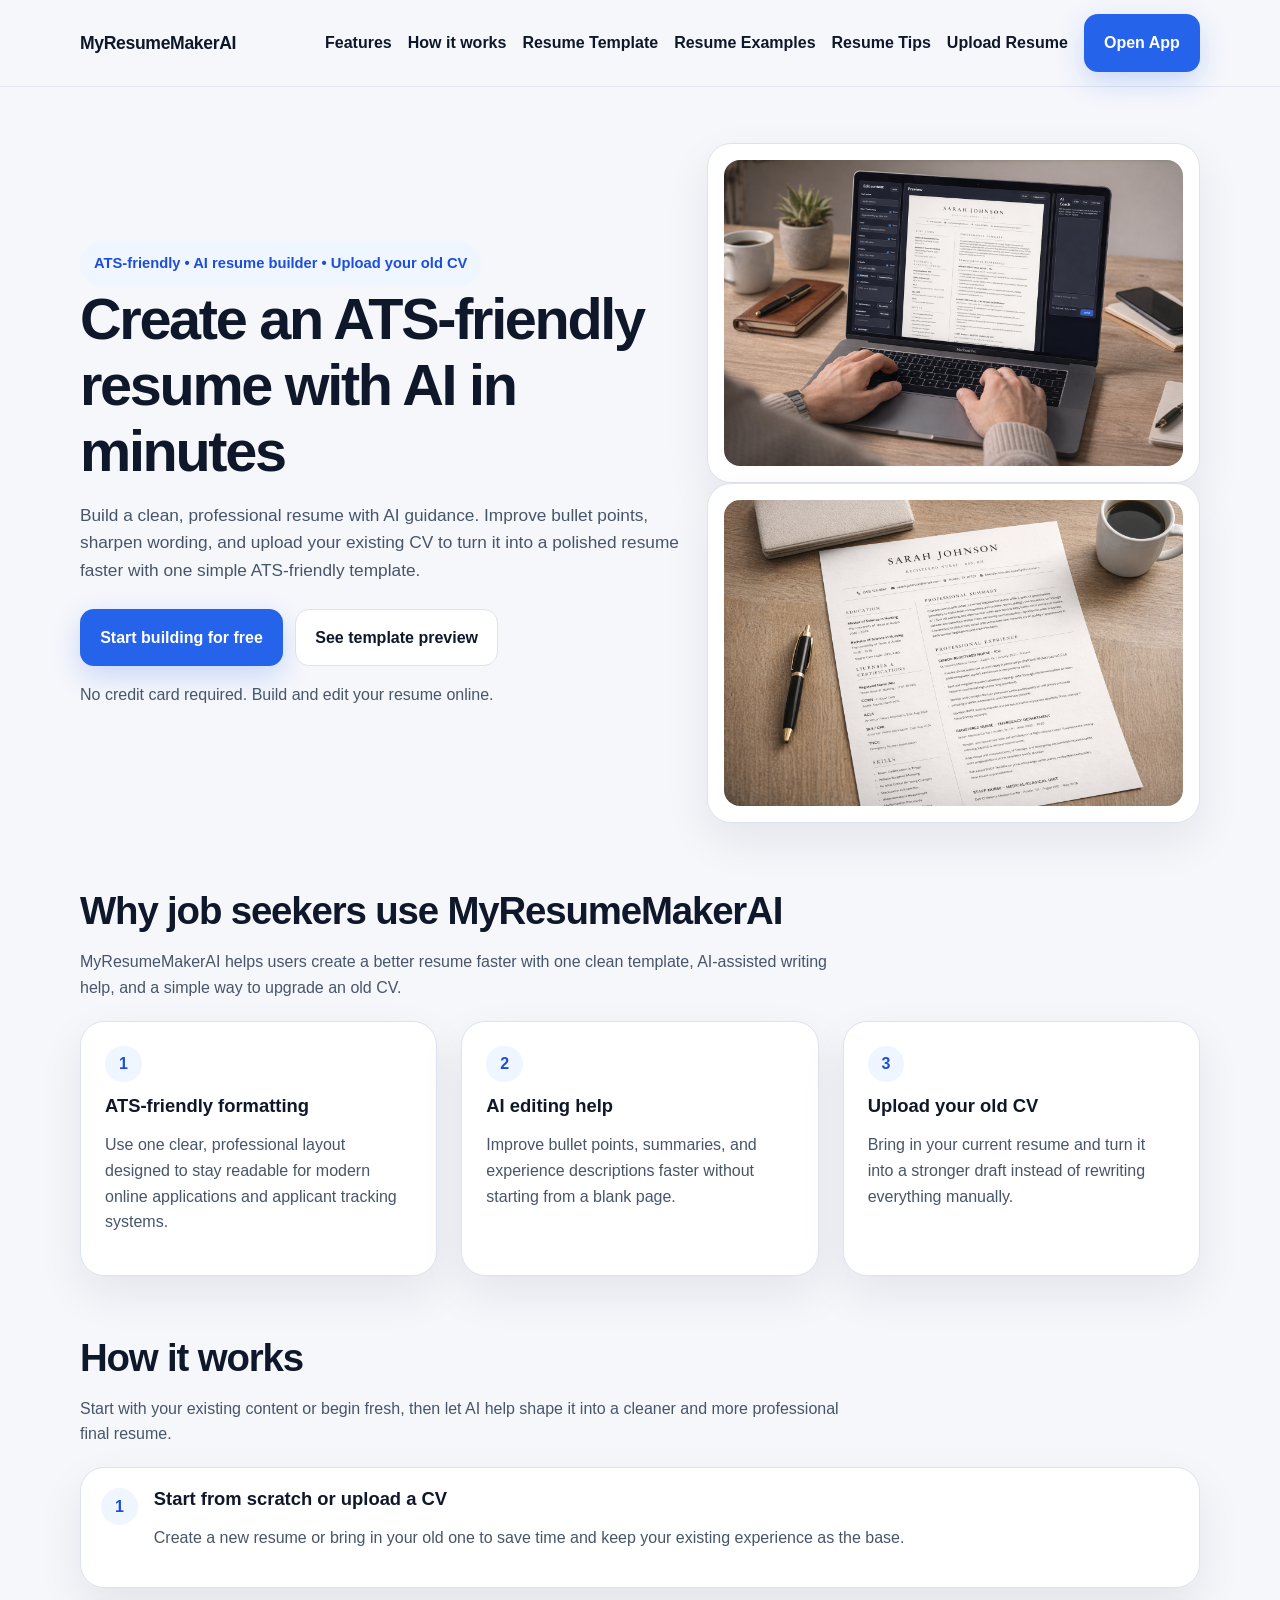
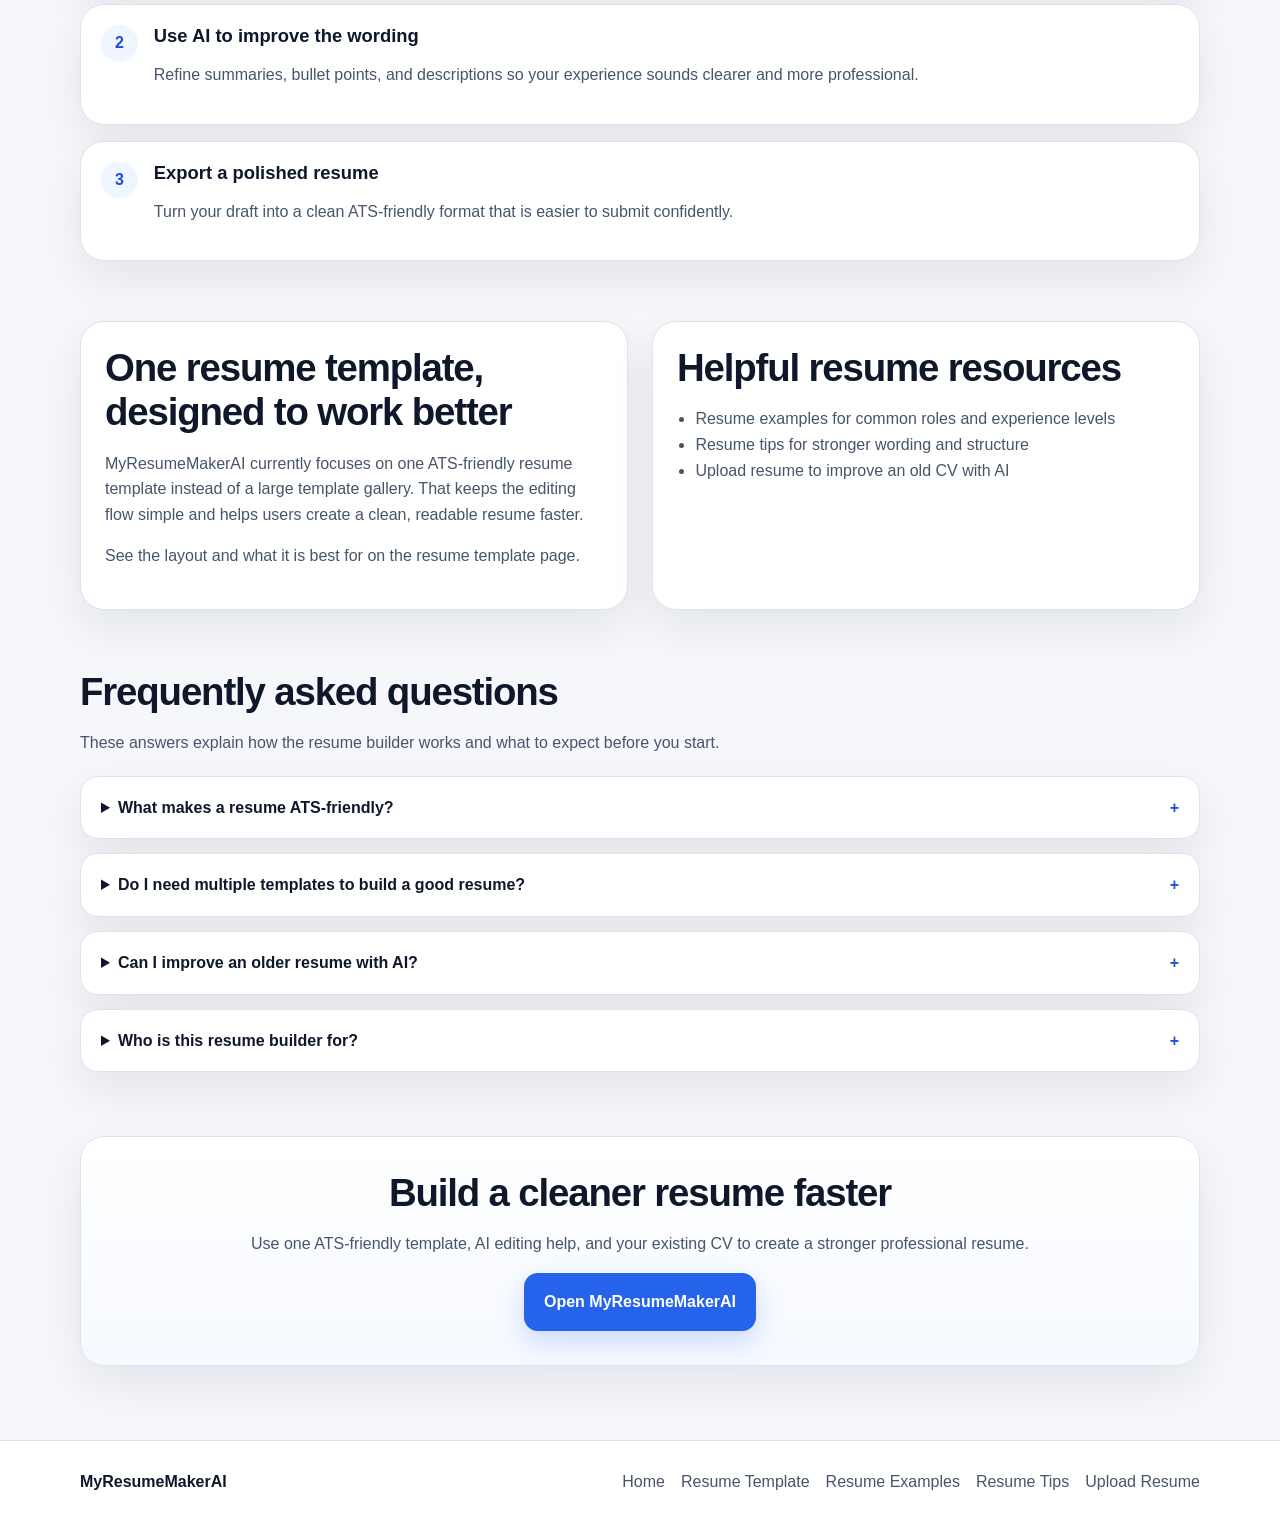
==== commit f0d741b1: "Update index.html" ====
--- a/index.html
+++ b/index.html
@@ -8,6 +8,7 @@
   <link rel="canonical" href="https://www.myresumemakerai.com/" />
   <link rel="stylesheet" href="/assets/styles.css" />
   <script defer src="/assets/site.js"></script>
+
   <script type="application/ld+json">
   {
     "@context": "https://schema.org",
@@ -24,6 +25,7 @@
     }
   }
   </script>
+
   <script type="application/ld+json">
   {
     "@context": "https://schema.org",
@@ -74,6 +76,7 @@
           Menu
         </button>
       </div>
+
       <nav class="nav-links" aria-label="Main navigation" data-nav-links>
         <a href="#features">Features</a>
         <a href="#how-it-works">How it works</a>
@@ -89,27 +92,31 @@
   <main>
     <section class="hero">
       <div class="container hero-grid">
-        <div>
+        <div class="hero-copy">
           <div class="eyebrow">ATS-friendly • AI resume builder • Upload your old CV</div>
           <h1>Create an ATS-friendly resume with AI in minutes</h1>
+
           <p class="lead">
             Build a clean, professional resume with AI guidance. Improve bullet points,
             sharpen wording, and upload your existing CV to turn it into a polished
             resume faster with one simple ATS-friendly template.
           </p>
+
           <div class="hero-actions">
             <a class="btn btn-primary" href="https://app.myresumemakerai.com/">Start building for free</a>
             <a class="btn btn-secondary" href="/resume-templates/">See template preview</a>
           </div>
+
           <p class="subnote">No credit card required. Build and edit your resume online.</p>
         </div>
 
-        <div class="hero-visual">
-          <div class="grid-2">
-            <div class="panel">
+        <div class="hero-visual hero-visual-large">
+          <div class="hero-image-stack">
+            <div class="panel hero-panel hero-panel-main">
               <img src="/CV_editor.png" alt="AI resume editor interface" />
             </div>
-            <div class="panel">
+
+            <div class="panel hero-panel hero-panel-secondary">
               <img src="/CV_table.png" alt="Resume content table and structure editor" />
             </div>
           </div>
--- a/assets/styles.css
+++ b/assets/styles.css
@@ -0,0 +1,397 @@
+:root {
+  --bg: #f6f7fb;
+  --surface: #ffffff;
+  --surface-soft: #f8fbff;
+  --text: #0f172a;
+  --muted: #475569;
+  --line: #dde3ee;
+  --primary: #2563eb;
+  --primary-dark: #1d4ed8;
+  --shadow: 0 18px 45px rgba(15, 23, 42, 0.08);
+  --radius: 24px;
+  --radius-sm: 16px;
+  --container: 1120px;
+}
+
+* { box-sizing: border-box; }
+html { scroll-behavior: smooth; }
+body {
+  margin: 0;
+  font-family: Inter, Arial, sans-serif;
+  background: var(--bg);
+  color: var(--text);
+  line-height: 1.6;
+}
+img { max-width: 100%; display: block; }
+a { color: inherit; text-decoration: none; }
+a:hover { text-decoration: underline; }
+
+.container {
+  width: min(var(--container), calc(100% - 32px));
+  margin: 0 auto;
+}
+
+.site-header {
+  position: sticky;
+  top: 0;
+  z-index: 30;
+  backdrop-filter: blur(10px);
+  background: rgba(246, 247, 251, 0.92);
+  border-bottom: 1px solid rgba(221, 227, 238, 0.85);
+}
+
+.nav {
+  min-height: 76px;
+  display: flex;
+  align-items: center;
+  justify-content: space-between;
+  gap: 16px;
+  padding: 14px 0;
+}
+
+.brand {
+  font-weight: 800;
+  font-size: 1.1rem;
+  letter-spacing: -0.02em;
+}
+
+.nav-toggle {
+  display: none;
+  border: 1px solid var(--line);
+  background: var(--surface);
+  border-radius: 12px;
+  padding: 10px 12px;
+  font: inherit;
+  font-weight: 700;
+  color: var(--text);
+}
+
+.nav-links {
+  display: flex;
+  align-items: center;
+  gap: 16px;
+  flex-wrap: wrap;
+}
+
+.nav-links a {
+  color: var(--text);
+  font-weight: 600;
+}
+
+.btn {
+  display: inline-flex;
+  align-items: center;
+  justify-content: center;
+  gap: 8px;
+  border-radius: 14px;
+  padding: 0.95rem 1.2rem;
+  font-weight: 700;
+  border: 1px solid transparent;
+  transition: transform 0.18s ease, box-shadow 0.18s ease, background 0.18s ease;
+}
+
+.btn:hover {
+  transform: translateY(-1px);
+  text-decoration: none;
+}
+
+.btn-primary {
+  background: var(--primary);
+  color: #fff !important;
+  box-shadow: 0 10px 28px rgba(37, 99, 235, 0.22);
+}
+
+.btn-primary:hover { background: var(--primary-dark); }
+
+.btn-secondary {
+  background: var(--surface);
+  border-color: var(--line);
+  color: var(--text);
+}
+
+.hero {
+  padding: 56px 0 36px;
+}
+
+.hero-grid,
+.grid-2,
+.grid-3 {
+  display: grid;
+  gap: 24px;
+}
+
+.hero-grid { grid-template-columns: minmax(0, 1.1fr) minmax(0, 0.9fr); align-items: center; }
+.grid-2 { grid-template-columns: repeat(2, minmax(0, 1fr)); }
+.grid-3 { grid-template-columns: repeat(3, minmax(0, 1fr)); }
+
+.eyebrow {
+  display: inline-flex;
+  align-items: center;
+  gap: 10px;
+  padding: 10px 14px;
+  border-radius: 999px;
+  background: #eff6ff;
+  color: var(--primary-dark);
+  font-weight: 700;
+  font-size: 0.92rem;
+}
+
+h1, h2, h3 {
+  margin-top: 0;
+  line-height: 1.15;
+  color: var(--text);
+}
+
+h1 { font-size: clamp(2.25rem, 4.5vw, 4rem); margin-bottom: 1rem; letter-spacing: -0.04em; }
+h2 { font-size: clamp(1.7rem, 3vw, 2.5rem); margin-bottom: 1rem; letter-spacing: -0.03em; }
+h3 { font-size: 1.15rem; margin-bottom: 0.45rem; }
+
+.lead {
+  font-size: 1.08rem;
+  color: var(--muted);
+  max-width: 680px;
+  margin-bottom: 1.5rem;
+}
+
+.subnote, p, li { color: var(--muted); }
+
+.hero-actions {
+  display: flex;
+  flex-wrap: wrap;
+  gap: 12px;
+  margin-bottom: 0.9rem;
+}
+
+.panel,
+.card,
+.step,
+.cta-box {
+  background: var(--surface);
+  border: 1px solid var(--line);
+  border-radius: var(--radius);
+  box-shadow: var(--shadow);
+}
+
+.panel {
+  overflow: hidden;
+  padding: 16px;
+}
+
+.panel img {
+  width: 100%;
+  height: auto;
+  border-radius: 16px;
+  object-fit: cover;
+}
+
+.card {
+  padding: 24px;
+}
+
+.section {
+  padding: 30px 0;
+}
+
+.section-head {
+  max-width: 760px;
+  margin-bottom: 20px;
+}
+
+.feature-number,
+.step-number {
+  width: 2.3rem;
+  height: 2.3rem;
+  border-radius: 999px;
+  display: inline-grid;
+  place-items: center;
+  background: #eff6ff;
+  color: var(--primary-dark);
+  font-weight: 800;
+  margin-bottom: 0.8rem;
+  flex-shrink: 0;
+}
+
+.steps {
+  display: grid;
+  gap: 16px;
+}
+
+.step {
+  display: grid;
+  grid-template-columns: auto 1fr;
+  gap: 16px;
+  align-items: start;
+  padding: 20px;
+}
+
+.resource-list {
+  margin: 0;
+  padding-left: 1.15rem;
+}
+
+.faq details {
+  background: var(--surface);
+  border: 1px solid var(--line);
+  border-radius: 18px;
+  padding: 18px 20px;
+  box-shadow: var(--shadow);
+}
+
+.faq details + details { margin-top: 14px; }
+.faq summary { cursor: pointer; font-weight: 700; color: var(--text); }
+.faq summary::-webkit-details-marker { display: none; }
+.faq summary::after {
+  content: "+";
+  float: right;
+  color: var(--primary-dark);
+}
+.faq details[open] summary::after { content: "−"; }
+
+.page-hero {
+  padding: 46px 0 18px;
+}
+
+.page-wrap {
+  display: grid;
+  gap: 20px;
+}
+
+.back-link {
+  display: inline-block;
+  margin-bottom: 16px;
+  font-weight: 700;
+}
+
+.cta {
+  padding: 34px 0 54px;
+}
+
+.cta-box {
+  text-align: center;
+  padding: 34px 22px;
+  background: linear-gradient(180deg, #ffffff 0%, #f6f9ff 100%);
+}
+
+.site-footer {
+  background: var(--surface);
+  border-top: 1px solid var(--line);
+  padding: 28px 0 36px;
+  margin-top: 20px;
+}
+
+.footer-top {
+  display: flex;
+  justify-content: space-between;
+  align-items: center;
+  gap: 16px;
+  flex-wrap: wrap;
+}
+
+.footer-links {
+  display: flex;
+  flex-wrap: wrap;
+  gap: 16px;
+}
+
+.footer-links a { color: var(--muted); }
+
+@media (max-width: 920px) {
+  .hero-grid,
+  .grid-2,
+  .grid-3 {
+    grid-template-columns: 1fr;
+  }
+
+  .nav {
+    align-items: flex-start;
+    flex-direction: column;
+  }
+
+  .nav-toggle {
+    display: inline-flex;
+  }
+
+  .nav-top {
+    width: 100%;
+    display: flex;
+    align-items: center;
+    justify-content: space-between;
+    gap: 12px;
+  }
+
+  .nav-links {
+    width: 100%;
+    display: none;
+    flex-direction: column;
+    align-items: stretch;
+    gap: 10px;
+    padding-top: 8px;
+  }
+
+  .nav-links.show { display: flex; }
+
+  .nav-links a,
+  .nav-links .btn {
+    width: 100%;
+  }
+
+  .hero {
+    padding-top: 34px;
+  }
+}
+
+@media (max-width: 640px) {
+  .container {
+    width: min(var(--container), calc(100% - 22px));
+  }
+
+  .site-header {
+    position: static;
+  }
+
+  .hero,
+  .page-hero {
+    padding-top: 26px;
+  }
+
+  .hero-actions {
+    flex-direction: column;
+  }
+
+  .hero-actions .btn,
+  .btn-mobile-full {
+    width: 100%;
+  }
+
+  .eyebrow {
+    width: 100%;
+    justify-content: center;
+    text-align: center;
+    padding: 10px 12px;
+  }
+
+  .panel,
+  .card,
+  .step,
+  .cta-box,
+  .faq details {
+    border-radius: 18px;
+    padding: 18px;
+  }
+
+  .step {
+    grid-template-columns: 1fr;
+  }
+
+  h1 {
+    font-size: 2rem;
+  }
+
+  h2 {
+    font-size: 1.55rem;
+  }
+
+  .lead {
+    font-size: 1rem;
+  }
+}
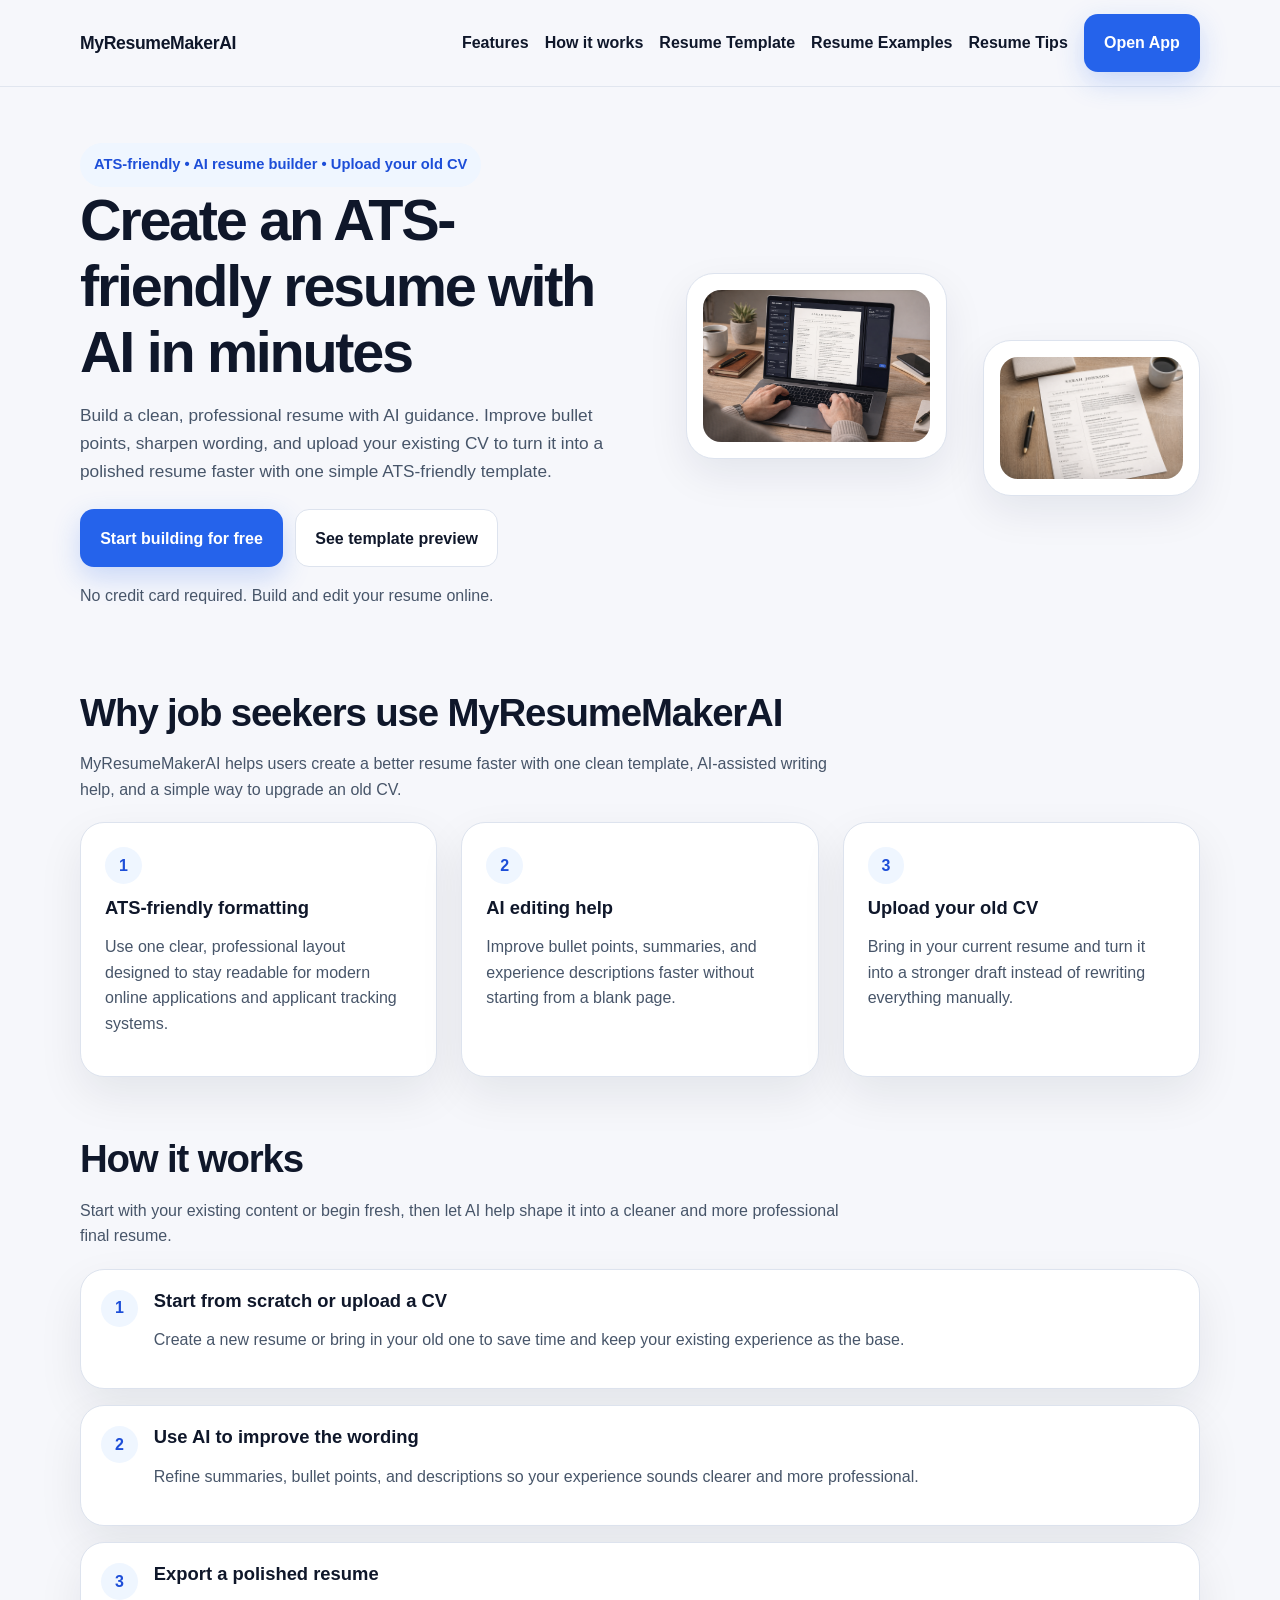
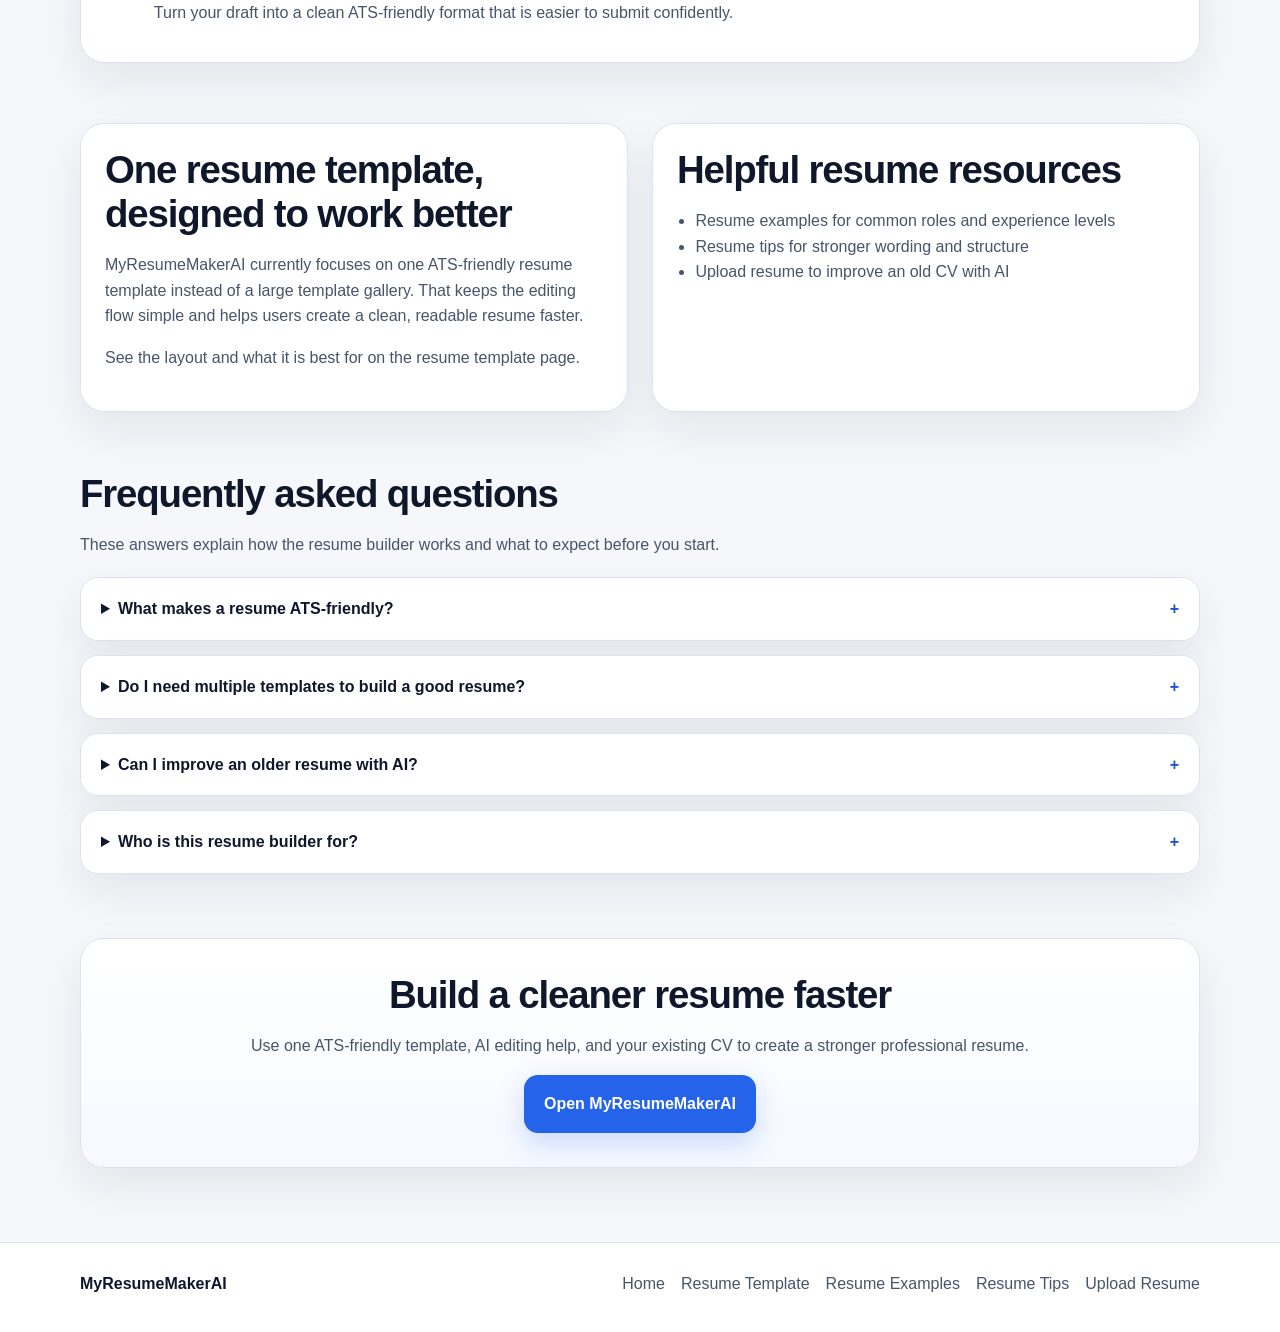
==== commit 5364b975: "Update index.html" ====
--- a/index.html
+++ b/index.html
@@ -83,7 +83,6 @@
         <a href="/resume-templates/">Resume Template</a>
         <a href="/resume-examples/">Resume Examples</a>
         <a href="/resume-tips/">Resume Tips</a>
-        <a href="/upload-resume/">Upload Resume</a>
         <a class="btn btn-primary" href="https://app.myresumemakerai.com/">Open App</a>
       </nav>
     </div>
--- a/assets/styles.css
+++ b/assets/styles.css
@@ -15,6 +15,7 @@
 
 * { box-sizing: border-box; }
 html { scroll-behavior: smooth; }
+
 body {
   margin: 0;
   font-family: Inter, Arial, sans-serif;
@@ -22,6 +23,7 @@
   color: var(--text);
   line-height: 1.6;
 }
+
 img { max-width: 100%; display: block; }
 a { color: inherit; text-decoration: none; }
 a:hover { text-decoration: underline; }
@@ -120,9 +122,35 @@
   gap: 24px;
 }
 
-.hero-grid { grid-template-columns: minmax(0, 1.1fr) minmax(0, 0.9fr); align-items: center; }
+.hero-grid {
+  grid-template-columns: minmax(0, 1.02fr) minmax(0, 0.98fr);
+  gap: 70px;
+  align-items: center;
+}
+
 .grid-2 { grid-template-columns: repeat(2, minmax(0, 1fr)); }
 .grid-3 { grid-template-columns: repeat(3, minmax(0, 1fr)); }
+
+.hero-copy {
+  min-width: 0;
+}
+
+.hero-visual,
+.hero-visual-large {
+  display: flex;
+  justify-content: center;
+  align-items: center;
+  min-width: 0;
+}
+
+.hero-image-stack {
+  display: grid;
+  grid-template-columns: minmax(0, 1.2fr) minmax(0, 1fr);
+  gap: 32px;
+  align-items: center;
+  width: 100%;
+  max-width: 900px;
+}
 
 .eyebrow {
   display: inline-flex;
@@ -142,9 +170,22 @@
   color: var(--text);
 }
 
-h1 { font-size: clamp(2.25rem, 4.5vw, 4rem); margin-bottom: 1rem; letter-spacing: -0.04em; }
-h2 { font-size: clamp(1.7rem, 3vw, 2.5rem); margin-bottom: 1rem; letter-spacing: -0.03em; }
-h3 { font-size: 1.15rem; margin-bottom: 0.45rem; }
+h1 {
+  font-size: clamp(2.25rem, 4.5vw, 4rem);
+  margin-bottom: 1rem;
+  letter-spacing: -0.04em;
+}
+
+h2 {
+  font-size: clamp(1.7rem, 3vw, 2.5rem);
+  margin-bottom: 1rem;
+  letter-spacing: -0.03em;
+}
+
+h3 {
+  font-size: 1.15rem;
+  margin-bottom: 0.45rem;
+}
 
 .lead {
   font-size: 1.08rem;
@@ -182,6 +223,31 @@
   height: auto;
   border-radius: 16px;
   object-fit: cover;
+}
+
+.hero-panel {
+  border-radius: 28px;
+  overflow: hidden;
+  background: var(--surface);
+  border: 1px solid var(--line);
+  box-shadow: 0 16px 40px rgba(15, 23, 66, 0.08);
+  padding: 16px;
+}
+
+.hero-panel img {
+  width: 100%;
+  height: auto;
+  border-radius: 18px;
+  display: block;
+  object-fit: cover;
+}
+
+.hero-panel-main {
+  transform: translateY(-18px);
+}
+
+.hero-panel-secondary {
+  transform: translateY(34px);
 }
 
 .card {
@@ -238,13 +304,21 @@
 }
 
 .faq details + details { margin-top: 14px; }
-.faq summary { cursor: pointer; font-weight: 700; color: var(--text); }
+
+.faq summary {
+  cursor: pointer;
+  font-weight: 700;
+  color: var(--text);
+}
+
 .faq summary::-webkit-details-marker { display: none; }
+
 .faq summary::after {
   content: "+";
   float: right;
   color: var(--primary-dark);
 }
+
 .faq details[open] summary::after { content: "−"; }
 
 .page-hero {
@@ -260,6 +334,20 @@
   display: inline-block;
   margin-bottom: 16px;
   font-weight: 700;
+}
+
+/* Smaller headings on subpages */
+.page-wrap h1 {
+  font-size: clamp(2rem, 3.2vw, 2.6rem);
+}
+
+.page-wrap h2 {
+  font-size: 1.45rem;
+  letter-spacing: -0.02em;
+}
+
+.page-wrap h3 {
+  font-size: 1.1rem;
 }
 
 .cta {
@@ -295,8 +383,35 @@
 
 .footer-links a { color: var(--muted); }
 
+@media (min-width: 1200px) {
+  .hero-image-stack {
+    max-width: 980px;
+    gap: 36px;
+  }
+}
+
+@media (max-width: 1024px) {
+  .hero-grid {
+    grid-template-columns: 1fr;
+    gap: 36px;
+  }
+
+  .hero-visual,
+  .hero-visual-large {
+    justify-content: flex-start;
+  }
+
+  .hero-image-stack {
+    max-width: 760px;
+  }
+
+  .hero-panel-main,
+  .hero-panel-secondary {
+    transform: none;
+  }
+}
+
 @media (max-width: 920px) {
-  .hero-grid,
   .grid-2,
   .grid-3 {
     grid-template-columns: 1fr;
@@ -340,6 +455,36 @@
   }
 }
 
+@media (max-width: 768px) {
+  .hero-image-stack {
+    grid-template-columns: 1fr;
+    max-width: 100%;
+    gap: 18px;
+  }
+
+  .hero-visual,
+  .hero-visual-large {
+    justify-content: center;
+  }
+
+  .hero-panel {
+    border-radius: 22px;
+    padding: 12px;
+  }
+
+  .hero-panel img {
+    border-radius: 14px;
+  }
+
+  .page-wrap h1 {
+    font-size: 1.95rem;
+  }
+
+  .page-wrap h2 {
+    font-size: 1.35rem;
+  }
+}
+
 @media (max-width: 640px) {
   .container {
     width: min(var(--container), calc(100% - 22px));
@@ -394,4 +539,16 @@
   .lead {
     font-size: 1rem;
   }
-}
+
+  .page-wrap h1 {
+    font-size: 1.8rem;
+  }
+
+  .page-wrap h2 {
+    font-size: 1.25rem;
+  }
+
+  .page-wrap h3 {
+    font-size: 1rem;
+  }
+}
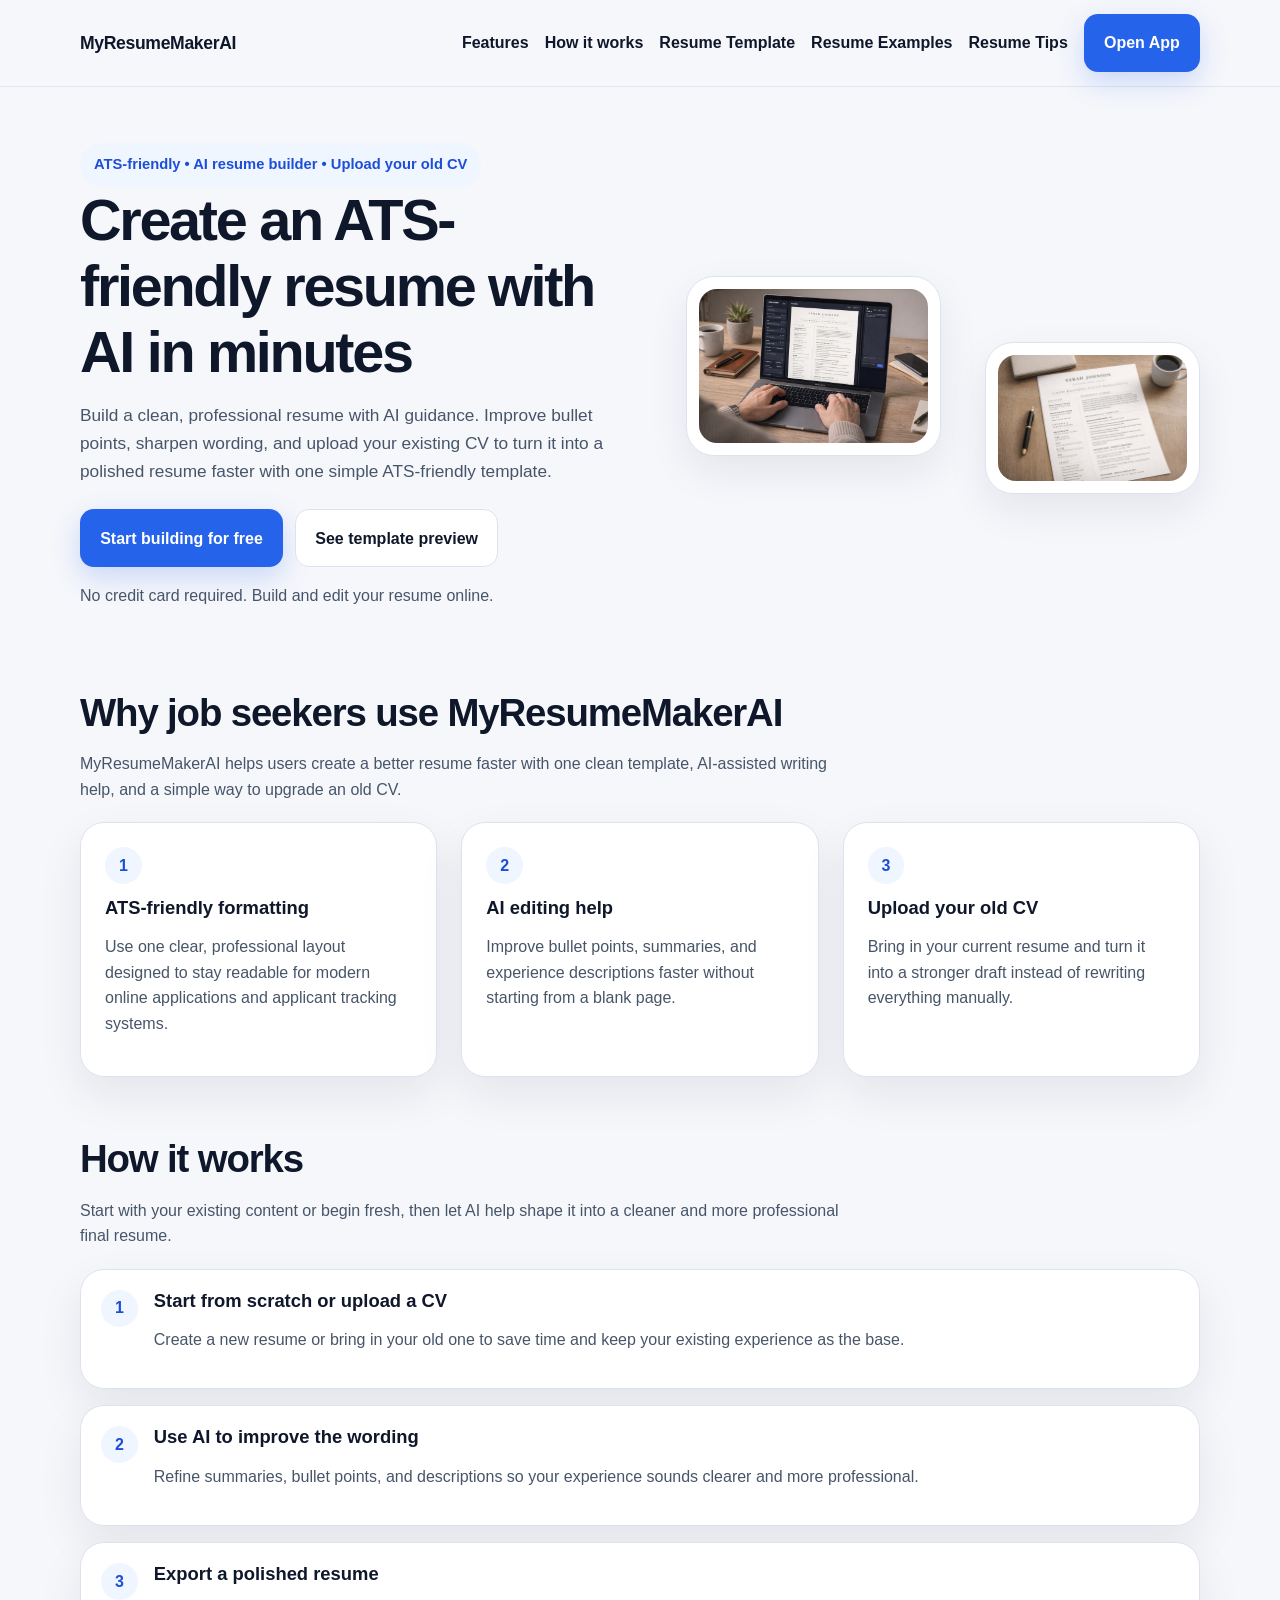
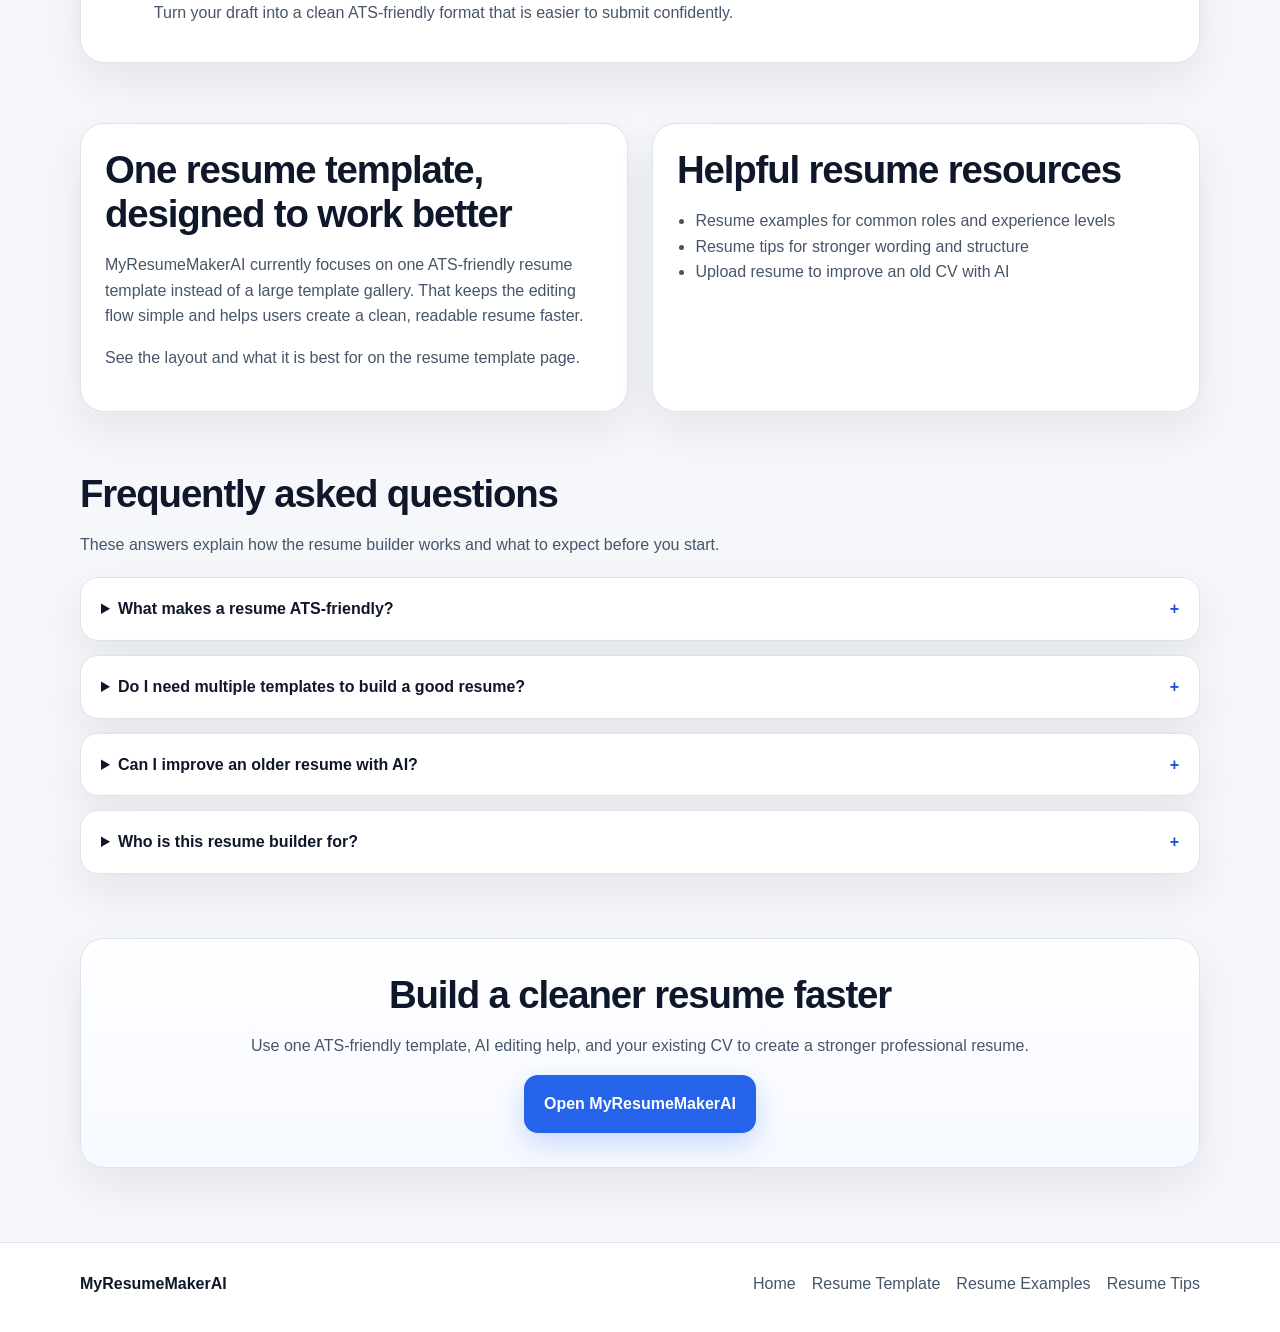
==== commit cb769ac5: "Update index.html" ====
--- a/index.html
+++ b/index.html
@@ -279,7 +279,6 @@
         <a href="/resume-templates/">Resume Template</a>
         <a href="/resume-examples/">Resume Examples</a>
         <a href="/resume-tips/">Resume Tips</a>
-        <a href="/upload-resume/">Upload Resume</a>
       </div>
     </div>
   </footer>
--- a/assets/styles.css
+++ b/assets/styles.css
@@ -143,13 +143,14 @@
   min-width: 0;
 }
 
+/* HERO IMAGES MADE LARGER */
 .hero-image-stack {
   display: grid;
-  grid-template-columns: minmax(0, 1.2fr) minmax(0, 1fr);
-  gap: 32px;
+  grid-template-columns: minmax(0, 1.25fr) minmax(0, 1.05fr);
+  gap: 40px;
   align-items: center;
   width: 100%;
-  max-width: 900px;
+  max-width: 1150px;
 }
 
 .eyebrow {
@@ -231,7 +232,7 @@
   background: var(--surface);
   border: 1px solid var(--line);
   box-shadow: 0 16px 40px rgba(15, 23, 66, 0.08);
-  padding: 16px;
+  padding: 12px;
 }
 
 .hero-panel img {
@@ -336,7 +337,6 @@
   font-weight: 700;
 }
 
-/* Smaller headings on subpages */
 .page-wrap h1 {
   font-size: clamp(2rem, 3.2vw, 2.6rem);
 }
@@ -385,8 +385,8 @@
 
 @media (min-width: 1200px) {
   .hero-image-stack {
-    max-width: 980px;
-    gap: 36px;
+    max-width: 1250px;
+    gap: 44px;
   }
 }
 
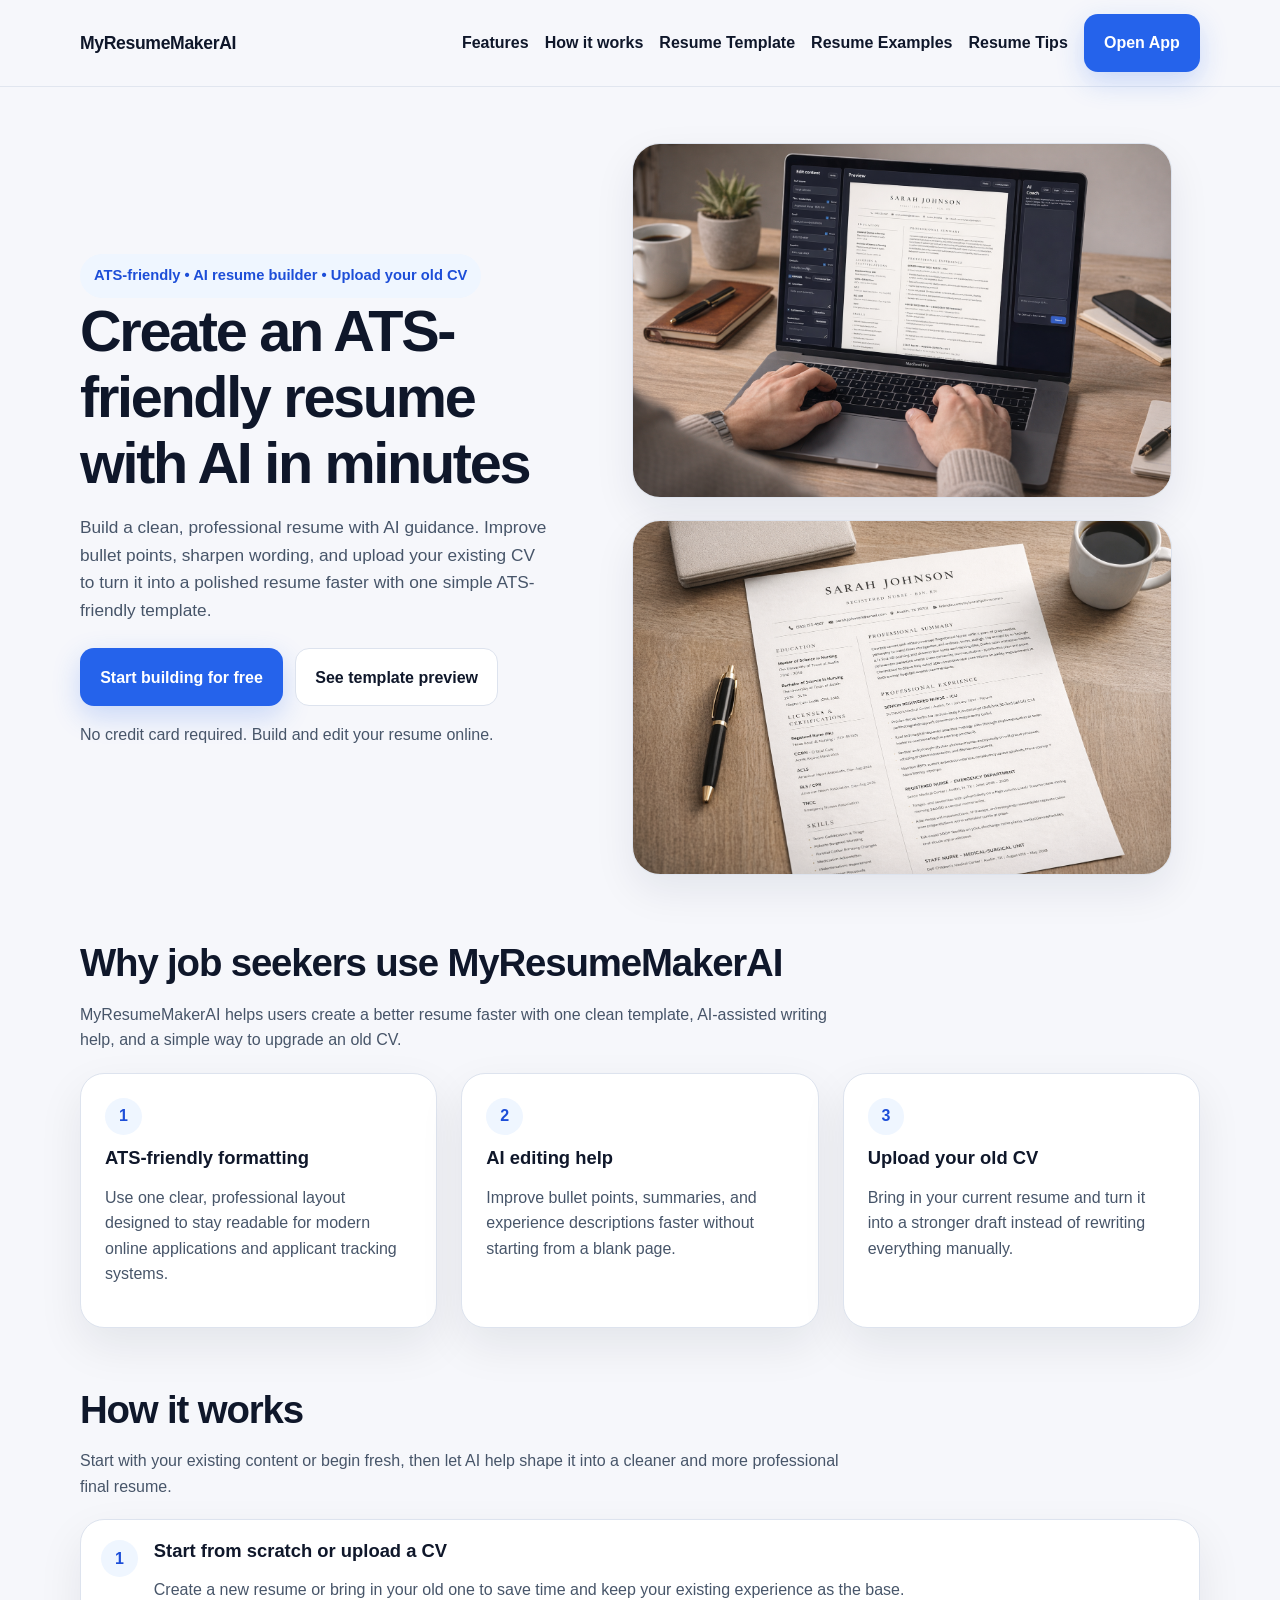
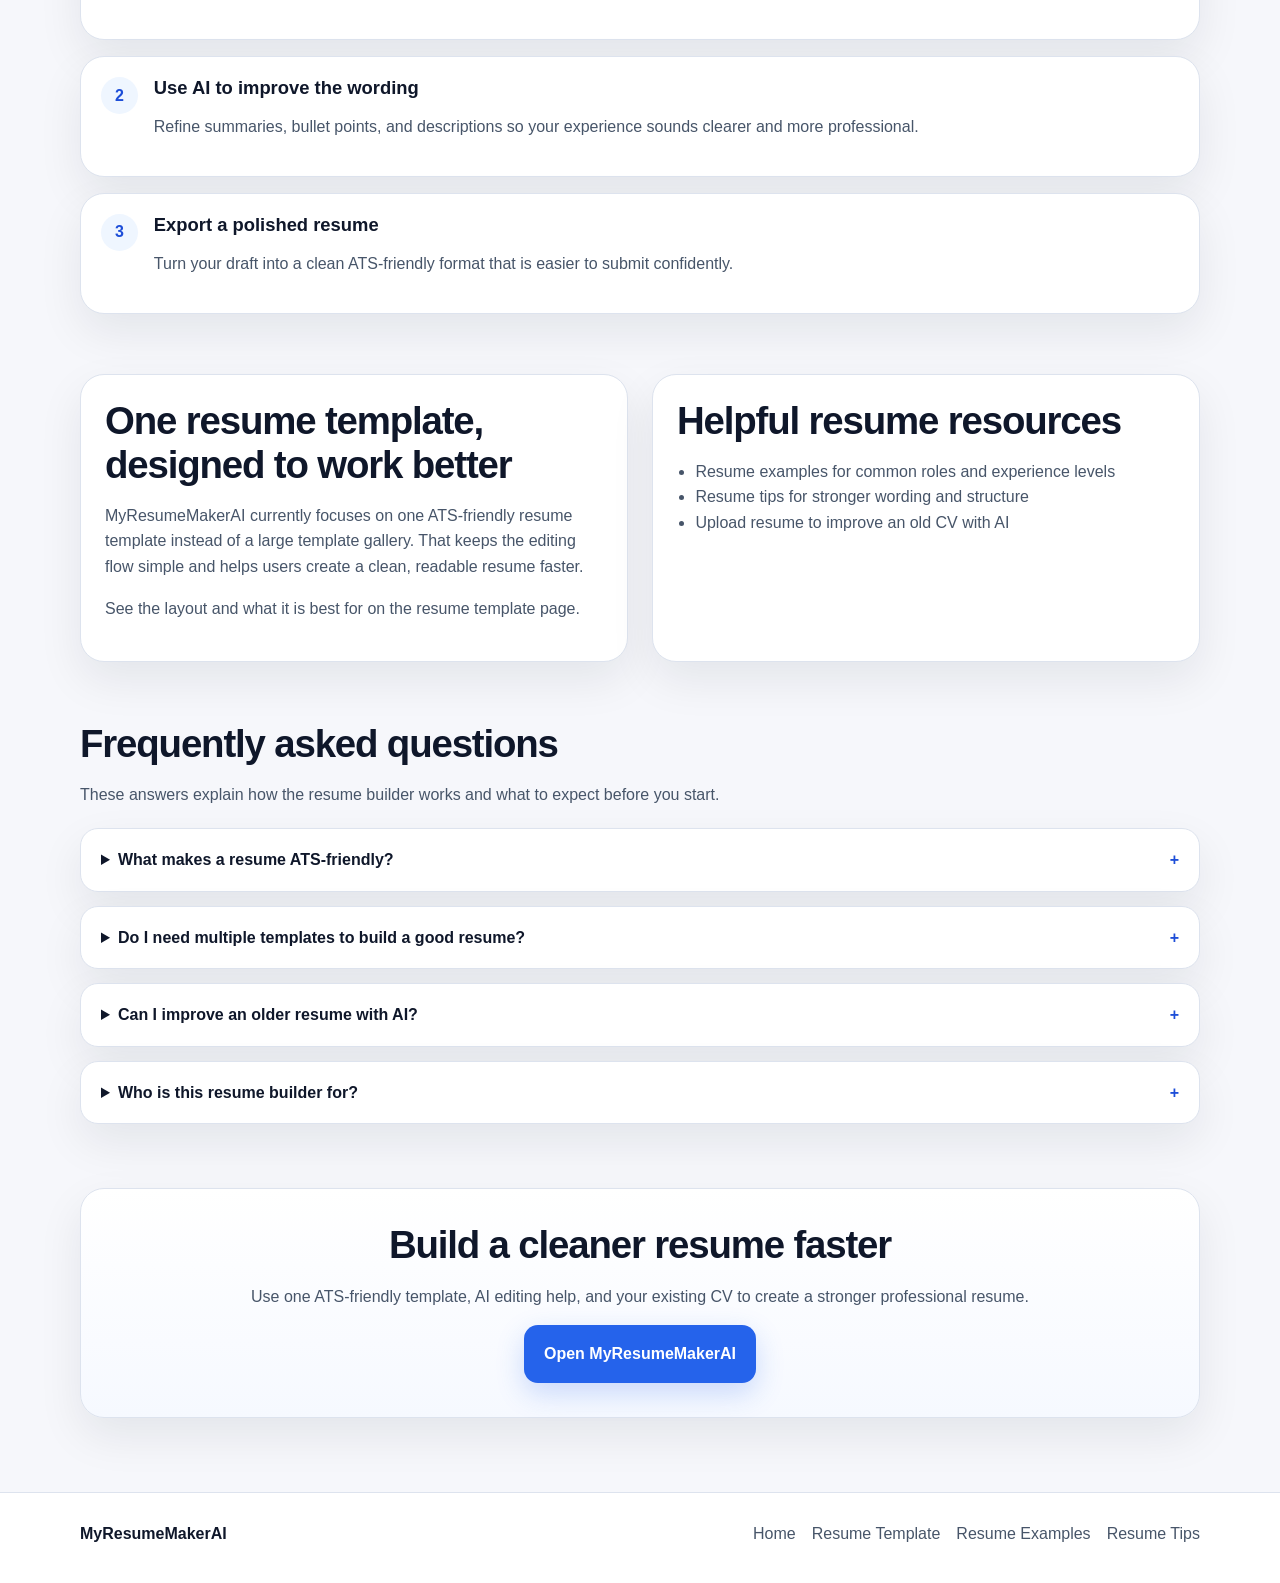
==== commit 51594f29: "Update index.html" ====
--- a/index.html
+++ b/index.html
@@ -8,6 +8,15 @@
   <link rel="canonical" href="https://www.myresumemakerai.com/" />
   <link rel="stylesheet" href="/assets/styles.css" />
   <script defer src="/assets/site.js"></script>
+
+  <!-- Google Analytics -->
+  <script async src="https://www.googletagmanager.com/gtag/js?id=G-WZFYEVRD0S"></script>
+  <script>
+    window.dataLayer = window.dataLayer || [];
+    function gtag(){dataLayer.push(arguments);}
+    gtag('js', new Date());
+    gtag('config', 'G-WZFYEVRD0S');
+  </script>
 
   <script type="application/ld+json">
   {
--- a/assets/styles.css
+++ b/assets/styles.css
@@ -123,8 +123,8 @@
 }
 
 .hero-grid {
-  grid-template-columns: minmax(0, 1.02fr) minmax(0, 0.98fr);
-  gap: 70px;
+  grid-template-columns: minmax(0, 0.9fr) minmax(0, 1.1fr);
+  gap: 56px;
   align-items: center;
 }
 
@@ -141,16 +141,16 @@
   justify-content: center;
   align-items: center;
   min-width: 0;
-}
-
-/* HERO IMAGES MADE LARGER */
+  width: 100%;
+}
+
 .hero-image-stack {
   display: grid;
-  grid-template-columns: minmax(0, 1.25fr) minmax(0, 1.05fr);
-  gap: 40px;
-  align-items: center;
+  grid-template-columns: 1fr;
+  gap: 20px;
+  align-items: stretch;
   width: 100%;
-  max-width: 1150px;
+  max-width: 500px;
 }
 
 .eyebrow {
@@ -232,23 +232,24 @@
   background: var(--surface);
   border: 1px solid var(--line);
   box-shadow: 0 16px 40px rgba(15, 23, 66, 0.08);
-  padding: 12px;
+  padding: 0;
+  aspect-ratio: 1.52 / 1;
 }
 
 .hero-panel img {
   width: 100%;
-  height: auto;
-  border-radius: 18px;
+  height: 100%;
+  border-radius: 0;
   display: block;
   object-fit: cover;
 }
 
 .hero-panel-main {
-  transform: translateY(-18px);
+  transform: none;
 }
 
 .hero-panel-secondary {
-  transform: translateY(34px);
+  transform: none;
 }
 
 .card {
@@ -384,9 +385,13 @@
 .footer-links a { color: var(--muted); }
 
 @media (min-width: 1200px) {
+  .hero-grid {
+    grid-template-columns: minmax(0, 0.88fr) minmax(0, 1.12fr);
+  }
+
   .hero-image-stack {
-    max-width: 1250px;
-    gap: 44px;
+    max-width: 540px;
+    gap: 22px;
   }
 }
 
@@ -402,12 +407,7 @@
   }
 
   .hero-image-stack {
-    max-width: 760px;
-  }
-
-  .hero-panel-main,
-  .hero-panel-secondary {
-    transform: none;
+    max-width: 560px;
   }
 }
 
@@ -469,11 +469,11 @@
 
   .hero-panel {
     border-radius: 22px;
-    padding: 12px;
+    padding: 0;
   }
 
   .hero-panel img {
-    border-radius: 14px;
+    border-radius: 0;
   }
 
   .page-wrap h1 {
